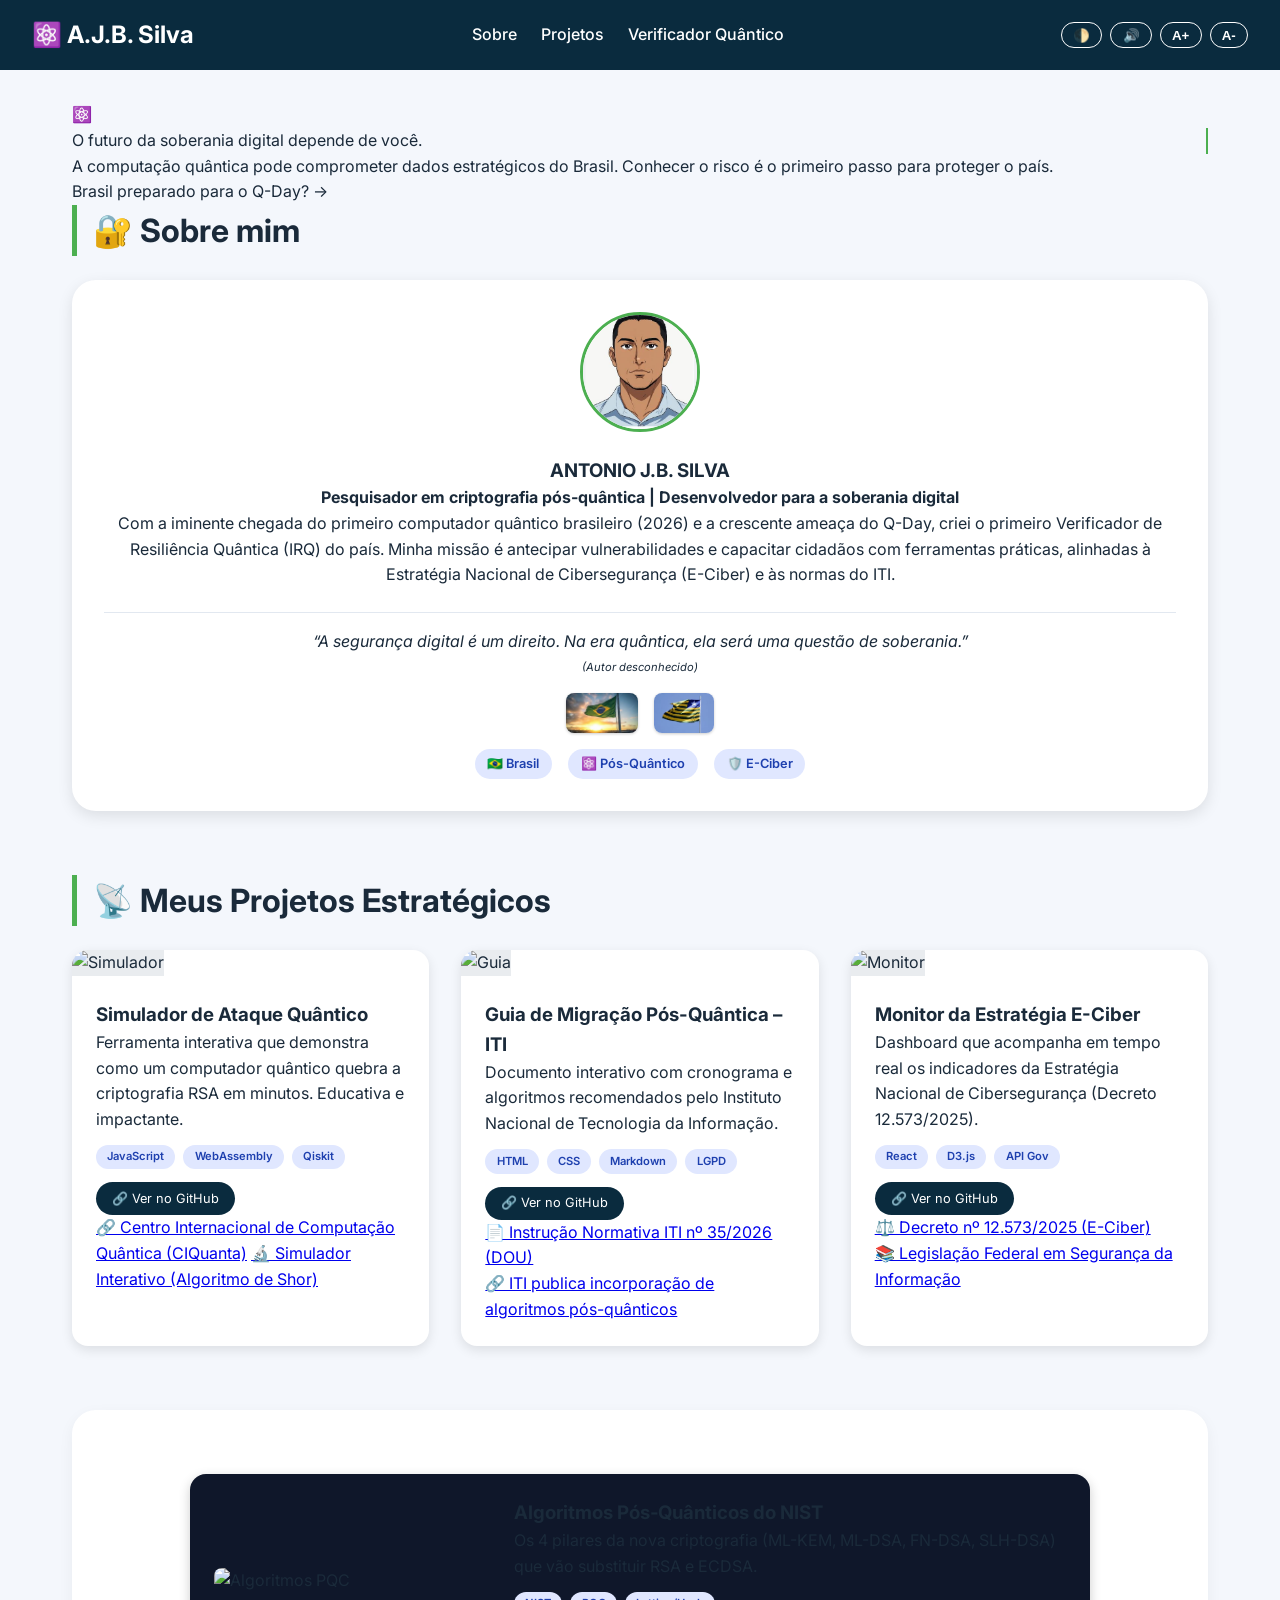
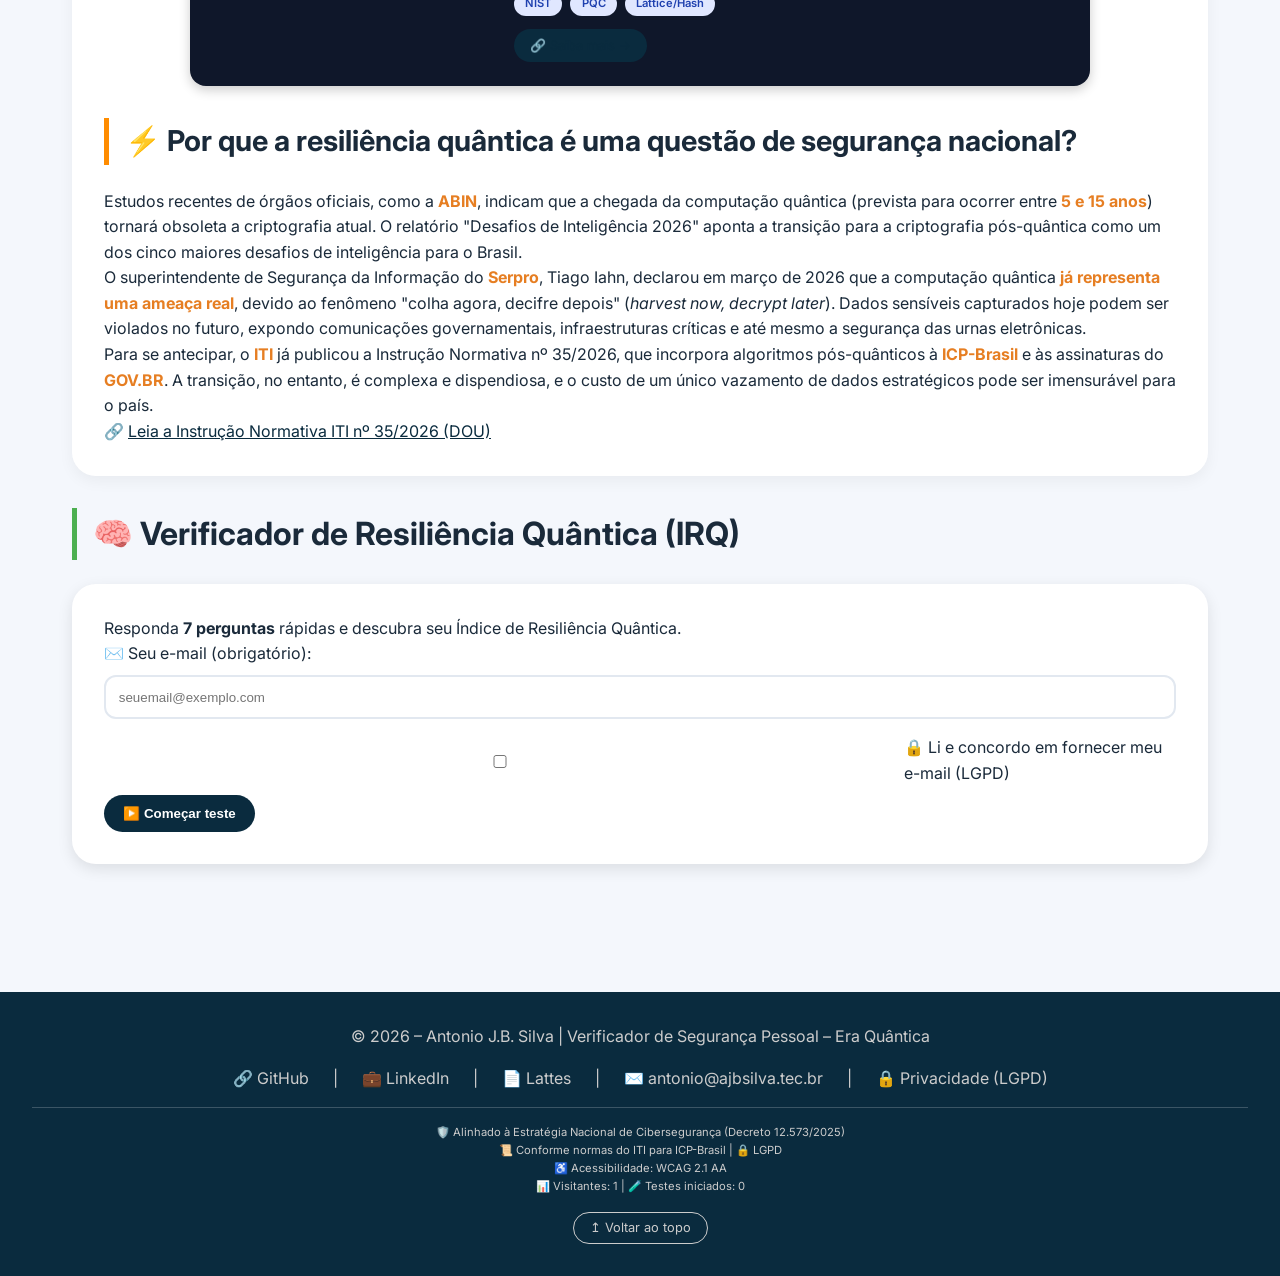
==== index.html @ ce9b834f "versão final com 4 cards (incluindo Algoritmos PQC) posicionado corretamente" ====
<!DOCTYPE html>
<html lang="pt-BR">
<head>
    <meta charset="UTF-8">
    <meta name="viewport" content="width=device-width, initial-scale=1.0, user-scalable=yes">
    <title>Antonio J.B. Silva | Criptografia Pós-Quântica</title>
    <link href="https://fonts.googleapis.com/css2?family=Inter:opsz,wght@14..32,300;400;600;700&display=swap" rel="stylesheet">
    <link rel="stylesheet" href="style.css">
</head>
<body>
<header>
    <div class="logo"><span>⚛️</span> A.J.B. Silva</div>
    <nav>
        <ul>
            <li><a href="#sobre">Sobre</a></li>
            <li><a href="#projetos">Projetos</a></li>
            <li><a href="#verificador">Verificador Quântico</a></li>
        </ul>
    </nav>
    <div class="acess-buttons">
        <button id="darkModeBtn" aria-label="Modo escuro">🌓</button>
        <button id="highContrastBtn" aria-label="Alto contraste">🔊</button>
        <button id="increaseFont" aria-label="Aumentar fonte">A+</button>
        <button id="decreaseFont" aria-label="Diminuir fonte">A-</button>
    </div>
</header>

<main>    <!-- Animação profissional de curiosidade -->
    <div class="curiosity-animation">
      <div class="quantum-pulse">
        <div class="pulse-ring"></div>
        <div class="pulse-ring"></div>
        <div class="pulse-ring"></div>
        <div class="quantum-core">⚛️</div>
      </div>
      <div class="curiosity-text">
        <p class="typewriter">O futuro da soberania digital depende de você.</p>
        <p>A computação quântica pode comprometer dados estratégicos do Brasil. Conhecer o risco é o primeiro passo para proteger o país.</p>
        <div class="progress-container">
          <div class="progress-bar"></div>
          <span class="progress-label">Brasil preparado para o Q-Day? →</span>
        </div>
      </div>
    </div>
    <section id="sobre">
        <h2>🔐 Sobre mim</h2>
        <div class="sobre-container">
            <img src="foto_trabalho.jpg" alt="Antonio J.B. Silva" class="foto-perfil" onerror="this.src='https://via.placeholder.com/120?text=Foto'">
            <h3>ANTONIO J.B. SILVA</h3>
            <p><strong>Pesquisador em criptografia pós-quântica | Desenvolvedor para a soberania digital</strong></p>
            <p>Com a iminente chegada do primeiro computador quântico brasileiro (2026) e a crescente ameaça do Q-Day, criei o primeiro Verificador de Resiliência Quântica (IRQ) do país. Minha missão é antecipar vulnerabilidades e capacitar cidadãos com ferramentas práticas, alinhadas à Estratégia Nacional de Cibersegurança (E-Ciber) e às normas do ITI.</p>
            <div class="frase-autor">
                “A segurança digital é um direito. Na era quântica, ela será uma questão de soberania.”
                <div class="autor-nome">(Autor desconhecido)</div>
            </div>
            <div class="bandeiras">
                <img src="bandeira_brasil.jpg" alt="Bandeira do Brasil" class="bandeira" onerror="this.src='https://via.placeholder.com/60?text=Brasil'">
                <img src="bandeira_piaui.jpg" alt="Bandeira do Piauí" class="bandeira" onerror="this.src='https://via.placeholder.com/60?text=Piauí'">
            </div>
            <div class="badges">
                <span class="badge">🇧🇷 Brasil</span>
                <span class="badge">⚛️ Pós-Quântico</span>
                <span class="badge">🛡️ E-Ciber</span>
            </div>
        </div>
    </section>

    <section id="projetos">
        <h2>📡 Meus Projetos Estratégicos</h2>
        <div class="projetos-grid">
            <!-- Card 1: Simulador de Ataque Quântico -->
            <div class="card-projeto">
                <img src="https://placehold.co/600x400/0a1c2a/4caf50?text=Simulador+Qu%C3%A2ntico" alt="Simulador">
                <div class="card-conteudo">
                    <h3>Simulador de Ataque Quântico</h3>
                    <p>Ferramenta interativa que demonstra como um computador quântico quebra a criptografia RSA em minutos. Educativa e impactante.</p>
                    <div class="tecnologias">
                        <span class="tec-badge">JavaScript</span>
                        <span class="tec-badge">WebAssembly</span>
                        <span class="tec-badge">Qiskit</span>
                    </div>
                    <a href="https://github.com/Ajosee" target="_blank" rel="noopener noreferrer" class="btn-projeto">🔗 Ver no GitHub</a>
                    <div class="links-extras">
                        <a href="https://www.gov.br/mcti/pt-br/acompanhe-o-mcti/noticias/2026/04/centro-internacional-de-computacao-quantica-no-brasil-sera-um-polo-de-inovacao-e-capacitacao" target="_blank" rel="noopener noreferrer">🔗 Centro Internacional de Computação Quântica (CIQuanta)</a>
    <a href="simulador.html" target="_blank" rel="noopener noreferrer">🔬 Simulador Interativo (Algoritmo de Shor)</a>
                    </div>
                </div>
            </div>
            <!-- Card 2: Guia de Migração Pós-Quântica – ITI -->
            <div class="card-projeto">
                <img src="https://placehold.co/600x400/0a1c2a/4caf50?text=Guia+ITI" alt="Guia">
                <div class="card-conteudo">
                    <h3>Guia de Migração Pós-Quântica – ITI</h3>
                    <p>Documento interativo com cronograma e algoritmos recomendados pelo Instituto Nacional de Tecnologia da Informação.</p>
                    <div class="tecnologias">
                        <span class="tec-badge">HTML</span>
                        <span class="tec-badge">CSS</span>
                        <span class="tec-badge">Markdown</span>
                        <span class="tec-badge">LGPD</span>
                    </div>
                    <a href="https://github.com/Ajosee" target="_blank" rel="noopener noreferrer" class="btn-projeto">🔗 Ver no GitHub</a>
                    <div class="links-extras">
                        <a href="https://www.in.gov.br/web/dou/-/instrucao-normativa-iti-n-35-de-30-de-janeiro-de-2026-684841143" target="_blank" rel="noopener noreferrer">📄 Instrução Normativa ITI nº 35/2026 (DOU)</a><br>
                        <a href="https://www.gov.br/iti/pt-br/assuntos/noticias/indice-de-noticias/iti-publica-instrucao-normativa-que-incorpora-algoritmos-pos-quanticos-a-icp-brasil" target="_blank" rel="noopener noreferrer">🔗 ITI publica incorporação de algoritmos pós-quânticos</a>
                    </div>
                </div>
            </div>
            <!-- Card 3: Monitor da Estratégia E-Ciber -->
            <div class="card-projeto">
                <img src="https://placehold.co/600x400/0a1c2a/4caf50?text=E-Ciber+Monitor" alt="Monitor">
                <div class="card-conteudo">
                    <h3>Monitor da Estratégia E-Ciber</h3>
                    <p>Dashboard que acompanha em tempo real os indicadores da Estratégia Nacional de Cibersegurança (Decreto 12.573/2025).</p>
                    <div class="tecnologias">
                        <span class="tec-badge">React</span>
                        <span class="tec-badge">D3.js</span>
                        <span class="tec-badge">API Gov</span>
                    </div>
                    <a href="https://github.com/Ajosee" target="_blank" rel="noopener noreferrer" class="btn-projeto">🔗 Ver no GitHub</a>
                    <div class="links-extras">
                        <a href="https://www.planalto.gov.br/ccivil_03/_ato2023-2026/2025/decreto/D12573.htm" target="_blank" rel="noopener noreferrer">⚖️ Decreto nº 12.573/2025 (E-Ciber)</a><br>
                        <a href="https://www.gov.br/governodigital/pt-br/privacidade-e-seguranca/legislacao-federal" target="_blank" rel="noopener noreferrer">📚 Legislação Federal em Segurança da Informação</a>
                    </div>
                </div>
            </div>
        </div>
    </section>

    <!-- SEÇÃO DE ANÁLISE DE RISCO (ANTES DO VERIFICADOR) -->

    <!-- VERIFICADOR IRQ -->
    <section id="verificador">

    <div class="analise-risco">

<div class="card-horizontal">
  <div class="card-horizontal-img">
    <img src="https://placehold.co/400x200/0a1c2a/4caf50?text=PQC+NIST" alt="Algoritmos PQC">
  </div>
  <div class="card-horizontal-conteudo">
    <h3>Algoritmos Pós‑Quânticos do NIST</h3>
    <p>Os 4 pilares da nova criptografia (ML-KEM, ML-DSA, FN-DSA, SLH-DSA) que vão substituir RSA e ECDSA.</p>
    <div class="tecnologias">
      <span class="tec-badge">NIST</span>
      <span class="tec-badge">PQC</span>
      <span class="tec-badge">Lattice/Hash</span>
    </div>
    <a href="pqc-algoritmos.html" class="btn-projeto" target="_blank">🔗 Saiba mais →</a>
  </div>
</div>
        <h2>⚡ Por que a resiliência quântica é uma questão de segurança nacional?</h2>
        <p>Estudos recentes de órgãos oficiais, como a <strong>ABIN</strong>, indicam que a chegada da computação quântica (prevista para ocorrer entre <strong>5 e 15 anos</strong>) tornará obsoleta a criptografia atual. O relatório "Desafios de Inteligência 2026" aponta a transição para a criptografia pós-quântica como um dos cinco maiores desafios de inteligência para o Brasil.</p>
        <p>O superintendente de Segurança da Informação do <strong>Serpro</strong>, Tiago Iahn, declarou em março de 2026 que a computação quântica <strong>já representa uma ameaça real</strong>, devido ao fenômeno "colha agora, decifre depois" (<em>harvest now, decrypt later</em>). Dados sensíveis capturados hoje podem ser violados no futuro, expondo comunicações governamentais, infraestruturas críticas e até mesmo a segurança das urnas eletrônicas.</p>
        <p>Para se antecipar, o <strong>ITI</strong> já publicou a Instrução Normativa nº 35/2026, que incorpora algoritmos pós-quânticos à <strong>ICP-Brasil</strong> e às assinaturas do <strong>GOV.BR</strong>. A transição, no entanto, é complexa e dispendiosa, e o custo de um único vazamento de dados estratégicos pode ser imensurável para o país.</p>
        <p>🔗 <a href="https://www.in.gov.br/web/dou/-/instrucao-normativa-iti-n-35-de-30-de-janeiro-de-2026-684841143" target="_blank" rel="noopener noreferrer">Leia a Instrução Normativa ITI nº 35/2026 (DOU)</a></p>
    </div>
        <h2>🧠 Verificador de Resiliência Quântica (IRQ)</h2>
        <div class="quiz-container">
            <p>Responda <strong>7 perguntas</strong> rápidas e descubra seu Índice de Resiliência Quântica.</p>

            <div id="emailSection" class="email-section">
                <label>✉️ Seu e-mail (obrigatório):</label>
                <input type="email" id="userEmail" placeholder="seuemail@exemplo.com">
                <label style="display: flex; align-items: center; gap: 0.5rem; margin: 0.5rem 0;">
                    <input type="checkbox" id="lgpdConsent"> 🔒 Li e concordo em fornecer meu e-mail (LGPD)
                </label>
                <div id="erroEmail" style="color:red; font-size:0.8rem; display:none;">E-mail inválido ou consentimento não marcado.</div>
                <button id="btnIniciar" class="btn-iniciar">▶️ Começar teste</button>
            </div>

            <div id="perguntasArea" style="display:none;">
                <div class="progresso">📊 Progresso: <span id="respondidas">0</span>/7</div>
                <div class="barra-progresso"><div id="barra" class="barra-preenchida"></div></div>
                <div id="perguntasContainer"></div>
                <button id="btnCalcular" class="btn-calcular">⚡ Calcular meu IRQ</button>
            </div>

            <div id="resultadoArea" class="resultado-area" style="display:none;">
                <div class="irq-score" id="irqScore"></div>
                <div id="fraseResultado"></div>
                <div style="margin-top: 1rem;">
                    <button id="btnEnviarEmail" class="btn-enviar">📧 Enviar resultado</button>
                    <button id="btnCopiar" class="btn-copiar">📋 Copiar resultado</button>
                    <button id="btnWhatsapp" class="btn-compartilhar">📱 Compartilhar</button>
                </div>
            </div>
        </div>
    </section>
</main>

<footer>
    <p>© 2026 – Antonio J.B. Silva | Verificador de Segurança Pessoal – Era Quântica</p>
    <div class="footer-links">
        <a href="https://github.com/Ajosee" target="_blank" rel="noopener noreferrer">🔗 GitHub</a> | <a href="javascript:void(0)" style="cursor:pointer;">💼 LinkedIn</a> | <a href="javascript:void(0)" style="cursor:pointer;">📄 Lattes</a> | <a href="mailto:antonio@ajbsilva.tec.br">✉️ antonio@ajbsilva.tec.br</a> | <a href="privacidade.html">🔒 Privacidade (LGPD)</a>
    </div>
    <div class="credito-frase">
        🛡️ Alinhado à Estratégia Nacional de Cibersegurança (Decreto 12.573/2025)<br>
        📜 Conforme normas do ITI para ICP-Brasil | 🔒 LGPD<br>
        ♿ Acessibilidade: WCAG 2.1 AA<br>
        📊 <span id="contadorVisitantes">Carregando...</span> | 🧪 <span id="contadorTestes">Carregando...</span>
    </div>
    <a href="#" class="voltar-topo" id="voltarTopo">↥ Voltar ao topo</a>
</footer>

<script src="https://cdn.jsdelivr.net/npm/@emailjs/browser@4/dist/email.min.js"></script>
<script src="script.js"></script>
</body>
</html>
---- style.css ----
/*
 * Copyright (c) 2026 Antonio J.B. Silva
 * SPDX-License-Identifier: GPL-3.0-only
 */

* {
    margin: 0;
    padding: 0;
    box-sizing: border-box;
}

:root {
    --bg-body: #f4f7fc;
    --text-primary: #1a2a3a;
    --card-bg: white;
    --header-bg: #0a2b3e;
    --header-text: white;
    --border-light: #e2e8f0;
    --badge-bg: #e0e7ff;
    --badge-text: #1e40af;
    --btn-primary: #0a2b3e;
    --btn-primary-hover: #4caf50;
    --quiz-bg: white;
    --pergunta-bg: #f9f9fc;
    --footer-bg: #0a2b3e;
    --footer-text: #ccc;
}

body.dark {
    --bg-body: #121212;
    --text-primary: #e0e0e0;
    --card-bg: #1e1e1e;
    --header-bg: #0a1a2a;
    --header-text: #e0e0e0;
    --border-light: #333;
    --badge-bg: #2d3748;
    --badge-text: #90cdf4;
    --btn-primary: #2c5282;
    --quiz-bg: #1e1e1e;
    --pergunta-bg: #2a2a2a;
    --footer-bg: #0a1a2a;
    --footer-text: #aaa;
}

body.high-contrast {
    --bg-body: black;
    --text-primary: yellow;
    --card-bg: black;
    --header-bg: black;
    --header-text: yellow;
    --border-light: yellow;
    --badge-bg: black;
    --badge-text: yellow;
    --btn-primary: yellow;
    --btn-primary-hover: white;
    --quiz-bg: black;
    --pergunta-bg: #222;
    --footer-bg: black;
    --footer-text: yellow;
}

body {
    font-family: 'Inter', sans-serif;
    background-color: var(--bg-body);
    color: var(--text-primary);
    line-height: 1.6;
    transition: background 0.3s, color 0.3s;
}

header {
    background-color: var(--header-bg);
    color: var(--header-text);
    padding: 1rem 2rem;
    display: flex;
    justify-content: space-between;
    align-items: center;
    flex-wrap: wrap;
    position: sticky;
    top: 0;
    z-index: 100;
}
.logo { font-size: 1.5rem; font-weight: 700; }
.logo span { color: #4caf50; }
nav ul { display: flex; gap: 1.5rem; list-style: none; }
nav a { color: inherit; text-decoration: none; font-weight: 500; transition: color 0.3s; }
nav a:hover { color: #4caf50; }
.acess-buttons { display: flex; gap: 0.5rem; }
.acess-buttons button {
    background: transparent;
    border: 1px solid currentColor;
    color: inherit;
    padding: 0.3rem 0.7rem;
    border-radius: 20px;
    cursor: pointer;
    font-weight: bold;
    transition: 0.2s;
}
.acess-buttons button:hover { background: #4caf50; border-color: #4caf50; color: white; }

main { max-width: 1200px; margin: 0 auto; padding: 2rem; }
section { margin-bottom: 4rem; scroll-margin-top: 80px; }
h2 {
    font-size: 2rem;
    margin-bottom: 1.5rem;
    border-left: 5px solid #4caf50;
    padding-left: 1rem;
    color: var(--text-primary);
}

.sobre-container {
    background: var(--card-bg);
    padding: 2rem;
    border-radius: 24px;
    box-shadow: 0 5px 15px rgba(0,0,0,0.1);
    text-align: center;
}
.foto-perfil {
    width: 120px;
    height: 120px;
    border-radius: 50%;
    object-fit: cover;
    border: 3px solid #4caf50;
    margin-bottom: 1rem;
}
.badges { display: flex; gap: 1rem; justify-content: center; flex-wrap: wrap; margin-top: 1rem; }
.badge { background: var(--badge-bg); color: var(--badge-text); padding: 0.3rem 0.8rem; border-radius: 40px; font-size: 0.8rem; font-weight: 600; }
.frase-autor { margin-top: 1.5rem; font-style: italic; border-top: 1px solid var(--border-light); padding-top: 1rem; }
.autor-nome { font-size: 0.7rem; margin-top: 0.3rem; }
.bandeiras { display: flex; justify-content: center; gap: 1rem; margin: 1rem 0; }
.bandeira { height: 40px; width: auto; border-radius: 8px; box-shadow: 0 1px 3px rgba(0,0,0,0.2); }

.projetos-grid { display: grid; grid-template-columns: repeat(auto-fill, minmax(300px, 1fr)); gap: 2rem; }
.card-projeto { background: var(--card-bg); border-radius: 16px; overflow: hidden; box-shadow: 0 4px 12px rgba(0,0,0,0.1); transition: transform 0.2s; }
.card-projeto:hover { transform: translateY(-5px); }
.card-projeto img { width: 100%; height: 160px; object-fit: cover; background-color: #e9ecef; }
.card-conteudo { padding: 1.5rem; }
.tecnologias { display: flex; flex-wrap: wrap; gap: 0.5rem; margin: 0.8rem 0; }
.tec-badge { background: var(--badge-bg); color: var(--badge-text); padding: 0.2rem 0.7rem; border-radius: 20px; font-size: 0.7rem; font-weight: 600; }
.btn-projeto { display: inline-block; background-color: var(--btn-primary); color: white; padding: 0.4rem 1rem; border-radius: 30px; text-decoration: none; font-size: 0.8rem; transition: background 0.3s; }
.btn-projeto:hover { background-color: var(--btn-primary-hover); }

.quiz-container { background: var(--quiz-bg); border-radius: 24px; padding: 2rem; box-shadow: 0 5px 15px rgba(0,0,0,0.1); }
.email-section input { width: 100%; padding: 0.8rem; border: 2px solid var(--border-light); border-radius: 12px; background: var(--card-bg); color: var(--text-primary); margin: 0.5rem 0; }
.btn-iniciar, .btn-calcular, .btn-enviar, .btn-copiar, .btn-compartilhar {
    background-color: var(--btn-primary);
    color: white;
    border: none;
    padding: 0.7rem 1.2rem;
    border-radius: 40px;
    font-weight: 600;
    cursor: pointer;
    transition: 0.3s;
    margin-right: 0.5rem;
}
.btn-calcular { background-color: #4caf50; width: 100%; margin-top: 1rem; }
.btn-iniciar:hover, .btn-enviar:hover, .btn-copiar:hover, .btn-compartilhar:hover { background-color: #4caf50; }
.pergunta { background: var(--pergunta-bg); margin: 1rem 0; padding: 1rem; border-radius: 16px; border-left: 4px solid #4caf50; }
.opcoes { display: flex; gap: 2rem; margin-top: 0.5rem; flex-wrap: wrap; }
.opcoes label { display: flex; align-items: center; gap: 0.3rem; cursor: pointer; }
.progresso { margin-bottom: 1rem; font-size: 0.9rem; }
.barra-progresso { background: #ddd; border-radius: 20px; height: 8px; width: 100%; margin-top: 5px; overflow: hidden; }
.barra-preenchida { background: #4caf50; width: 0%; height: 100%; transition: width 0.3s; }
.resultado-area { margin-top: 2rem; padding: 1rem; background: var(--pergunta-bg); border-radius: 16px; text-align: center; }
.irq-score { font-size: 2rem; font-weight: 800; }

footer {
    background-color: var(--footer-bg);
    color: var(--footer-text);
    text-align: center;
    padding: 2rem;
    margin-top: 2rem;
}
.footer-links { display: flex; justify-content: center; gap: 1.5rem; margin: 1rem 0; flex-wrap: wrap; }
.footer-links a { color: inherit; text-decoration: none; }
.footer-links a:hover { color: #4caf50; }
.credito-frase { font-size: 0.7rem; margin-top: 1rem; border-top: 1px solid rgba(255,255,255,0.2); padding-top: 1rem; }
.voltar-topo { display: inline-block; margin-top: 1rem; background: none; border: 1px solid currentColor; padding: 0.3rem 1rem; border-radius: 30px; color: inherit; text-decoration: none; font-size: 0.8rem; }
.voltar-topo:hover { background: #4caf50; color: white; border-color: #4caf50; }

@media (max-width: 768px) {
    header { flex-direction: column; gap: 1rem; }
    nav ul { gap: 1rem; }
    .opcoes { gap: 1rem; }
}
/* Nova seção de análise de risco */
.analise-risco {
    background: var(--card-bg);
    padding: 2rem;
    border-radius: 24px;
    margin: 2rem 0;
    box-shadow: 0 5px 15px rgba(0,0,0,0.05);
}
.analise-risco h2 {
    border-left: 5px solid #ff8c00;
    padding-left: 1rem;
    font-size: 1.8rem;
}
.analise-risco strong {
    color: #e67e22;
}
.analise-risco a {
    color: #0a2b3e;
    text-decoration: underline;
}
.analise-risco a:hover {
    color: #4caf50;
}

/* ========== ANIMAÇÕES PROFISSIONAIS ========== */
@keyframes fadeInUp {
    from {
        opacity: 0;
        transform: translateY(30px);
    }
    to {
        opacity: 1;
        transform: translateY(0);
    }
}

@keyframes typewriter {
    from { width: 0; }
    to { width: 100%; }
}

@keyframes blink {
    50% { border-color: transparent; }
}

/* Aplica fade-in para o título principal e seção de análise */
.logo, .sobre-container, .analise-risco, .quiz-container {
    animation: fadeInUp 0.8s ease-out forwards;
}

/* Efeito de digitação no subtítulo (ex: frase de impacto) */
.subtitulo-typed {
    overflow: hidden;
    white-space: nowrap;
    border-right: 2px solid #4caf50;
    animation: typewriter 2s steps(40, end) forwards, blink 0.75s step-end infinite;
    width: 0;
    margin: 0 auto;
    text-align: center;
    font-size: 1.2rem;
    color: var(--text-primary);
}

/* Atraso para a seção de análise de risco (aparece depois) */
.analise-risco {
    animation-delay: 0.3s;
    opacity: 0; /* para evitar flash antes da animação */
    animation-fill-mode: forwards;
}

/* Atraso para o verificador */
.quiz-container {
    animation-delay: 0.6s;
    opacity: 0;
    animation-fill-mode: forwards;
}

/* Responsividade: em telas pequenas, desativa o white-space: nowrap do typing */
@media (max-width: 768px) {
    .subtitulo-typed {
        white-space: normal;
        border-right: none;
        animation: none;
        width: auto;
    }
}
/* Respeita preferências do usuário por movimento reduzido */
@media (prefers-reduced-motion: reduce) {
    .fade-in-up, .typewriter, .quantum-pulse * {
        animation: none !important;
        transition: none !important;
    }
}
/* ========== ANIMAÇÕES PROFISSIONAIS ========== */
@keyframes fadeInUp {
    from {
        opacity: 0;
        transform: translateY(30px);
    }
    to {
        opacity: 1;
        transform: translateY(0);
    }
}

@keyframes typewriter {
    from { width: 0; }
    to { width: 100%; }
}

@keyframes blink {
    50% { border-color: transparent; }
}

/* Pulso quântico (já existente, mas mantemos) */
@keyframes pulseRing {
    0% { transform: scale(0.8); opacity: 0.8; }
    100% { transform: scale(1.5); opacity: 0; }
}
@keyframes spinGlow {
    0% { transform: rotate(0deg); text-shadow: 0 0 2px #4caf50; }
    100% { transform: rotate(360deg); text-shadow: 0 0 8px #4caf50; }
}

/* Classes para aplicar as animações */
.fade-in-up {
    animation: fadeInUp 0.8s ease-out forwards;
}

.typewriter {
    overflow: hidden;
    white-space: nowrap;
    border-right: 2px solid #4caf50;
    width: 0;
    animation: typewriter 2s steps(40, end) forwards, blink 0.75s step-end infinite;
}

/* Respeita preferência do usuário por movimento reduzido */
@media (prefers-reduced-motion: reduce) {
    .fade-in-up, .typewriter, .quantum-pulse * {
        animation: none !important;
        transition: none !important;
    }
    .typewriter {
        white-space: normal;
        border-right: none;
        width: 100%;
    }
}

/* Ajuste para telas pequenas */
@media (max-width: 600px) {
    .typewriter {
        white-space: normal;
        border-right: none;
        animation: none;
        width: 100%;
    }
}
cat >> style.css << 'EOF'

/* Animação de curiosidade (ajustada) */
.curiosity-animation {
    display: flex;
    align-items: center;
    justify-content: center;
    gap: 2rem;
    background: linear-gradient(135deg, rgba(10,43,62,0.05), rgba(76,175,80,0.05));
    border-radius: 40px;
    padding: 1.5rem;
    margin: 2rem 0 1rem 0;
    flex-wrap: wrap;
}
EOF

/* Card isolado (quarto card) – centralizado, menor, fora da grade */
.card-isolado {
  display: flex;
  justify-content: center;
  margin: 2rem auto 3rem auto;
}
.card-isolado .card-projeto {
  max-width: 500px;
  width: 100%;
  background: #0f172a;
  border-radius: 1rem;
  overflow: hidden;
  box-shadow: 0 4px 12px rgba(0,0,0,0.3);
  transition: transform 0.2s;
}
.card-isolado .card-projeto:hover {
  transform: translateY(-5px);
}

/* Card horizontal entre a grade e o texto de resiliência */
.card-horizontal {
  display: flex;
  flex-wrap: wrap;
  align-items: center;
  gap: 1.5rem;
  background: #0f172a;
  border-radius: 1rem;
  padding: 1.5rem;
  margin: 2rem auto;
  max-width: 900px;
  box-shadow: 0 4px 12px rgba(0,0,0,0.2);
}
.card-horizontal-img {
  flex: 1;
  min-width: 150px;
}
.card-horizontal-img img {
  width: 100%;
  border-radius: 0.5rem;
}
.card-horizontal-conteudo {
  flex: 2;
}
@media (max-width: 700px) {
  .card-horizontal {
    flex-direction: column;
    text-align: center;
  }
}
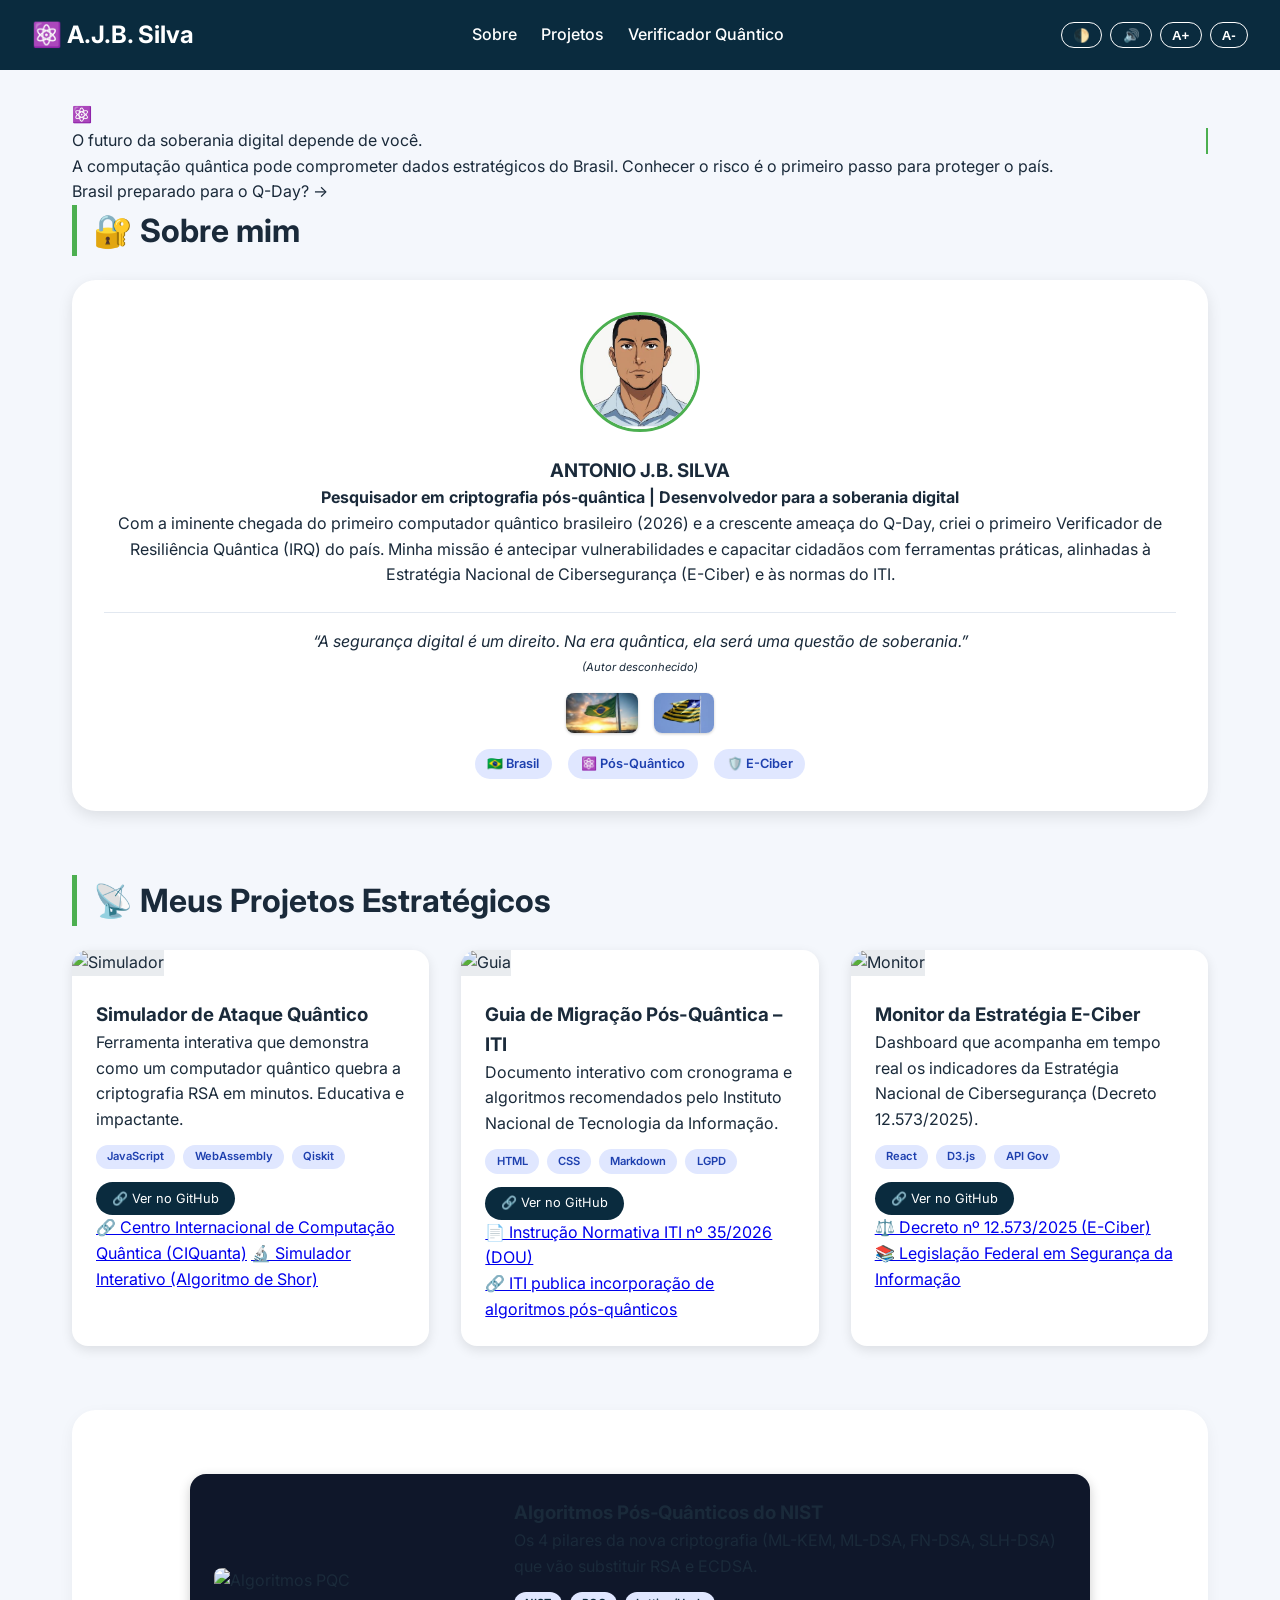
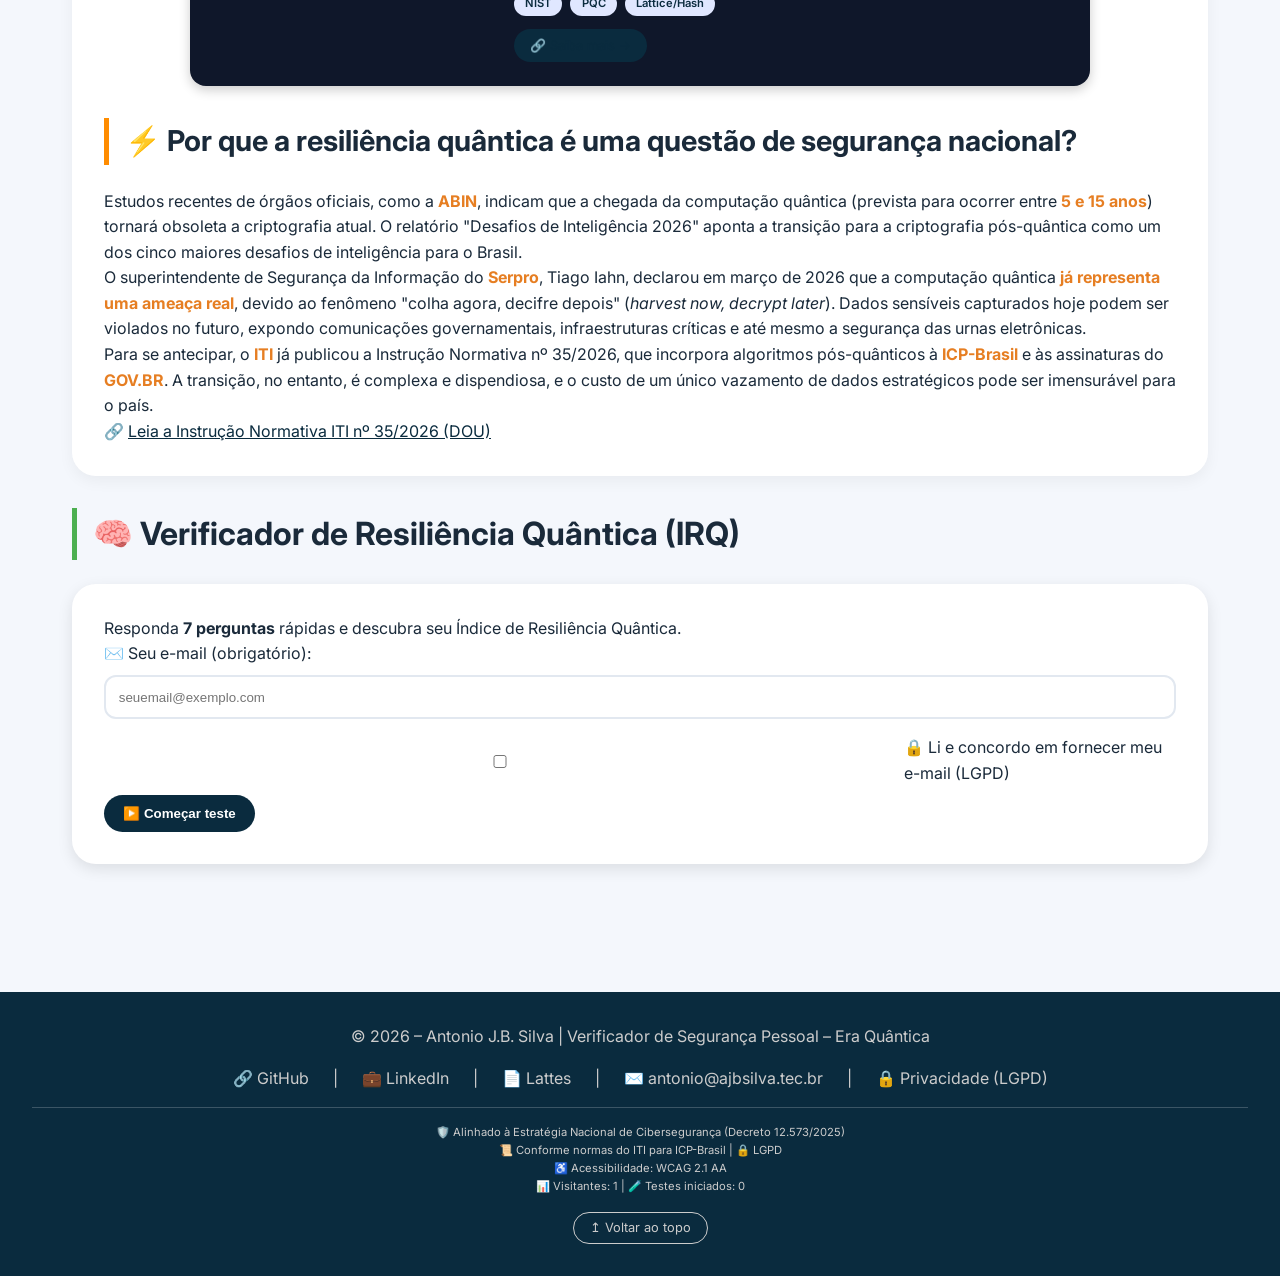
==== commit 48e29169: "badges clicáveis para documentos oficiais (NIST, PQC, Lattice/Hash)" ====
--- a/index.html
+++ b/index.html
@@ -141,11 +141,11 @@
     <h3>Algoritmos Pós‑Quânticos do NIST</h3>
     <p>Os 4 pilares da nova criptografia (ML-KEM, ML-DSA, FN-DSA, SLH-DSA) que vão substituir RSA e ECDSA.</p>
     <div class="tecnologias">
-      <span class="tec-badge">NIST</span>
-      <span class="tec-badge">PQC</span>
-      <span class="tec-badge">Lattice/Hash</span>
-    </div>
-    <a href="pqc-algoritmos.html" class="btn-projeto" target="_blank">🔗 Saiba mais →</a>
+      <a href="https://www.nist.gov/pqc" target="_blank" class="tec-badge" style="text-decoration:none;">NIST</a>
+      <a href="https://en.wikipedia.org/wiki/Post-quantum_cryptography" target="_blank" class="tec-badge" style="text-decoration:none;">PQC</a>
+      <a href="https://en.wikipedia.org/wiki/Lattice-based_cryptography" target="_blank" class="tec-badge" style="text-decoration:none;">Lattice/Hash</a>
+    </div>
+    <a href="https://en.wikipedia.org/wiki/Lattice-based_cryptography" class="btn-projeto" target="_blank">🔗 Saiba mais →</a>
   </div>
 </div>
         <h2>⚡ Por que a resiliência quântica é uma questão de segurança nacional?</h2>
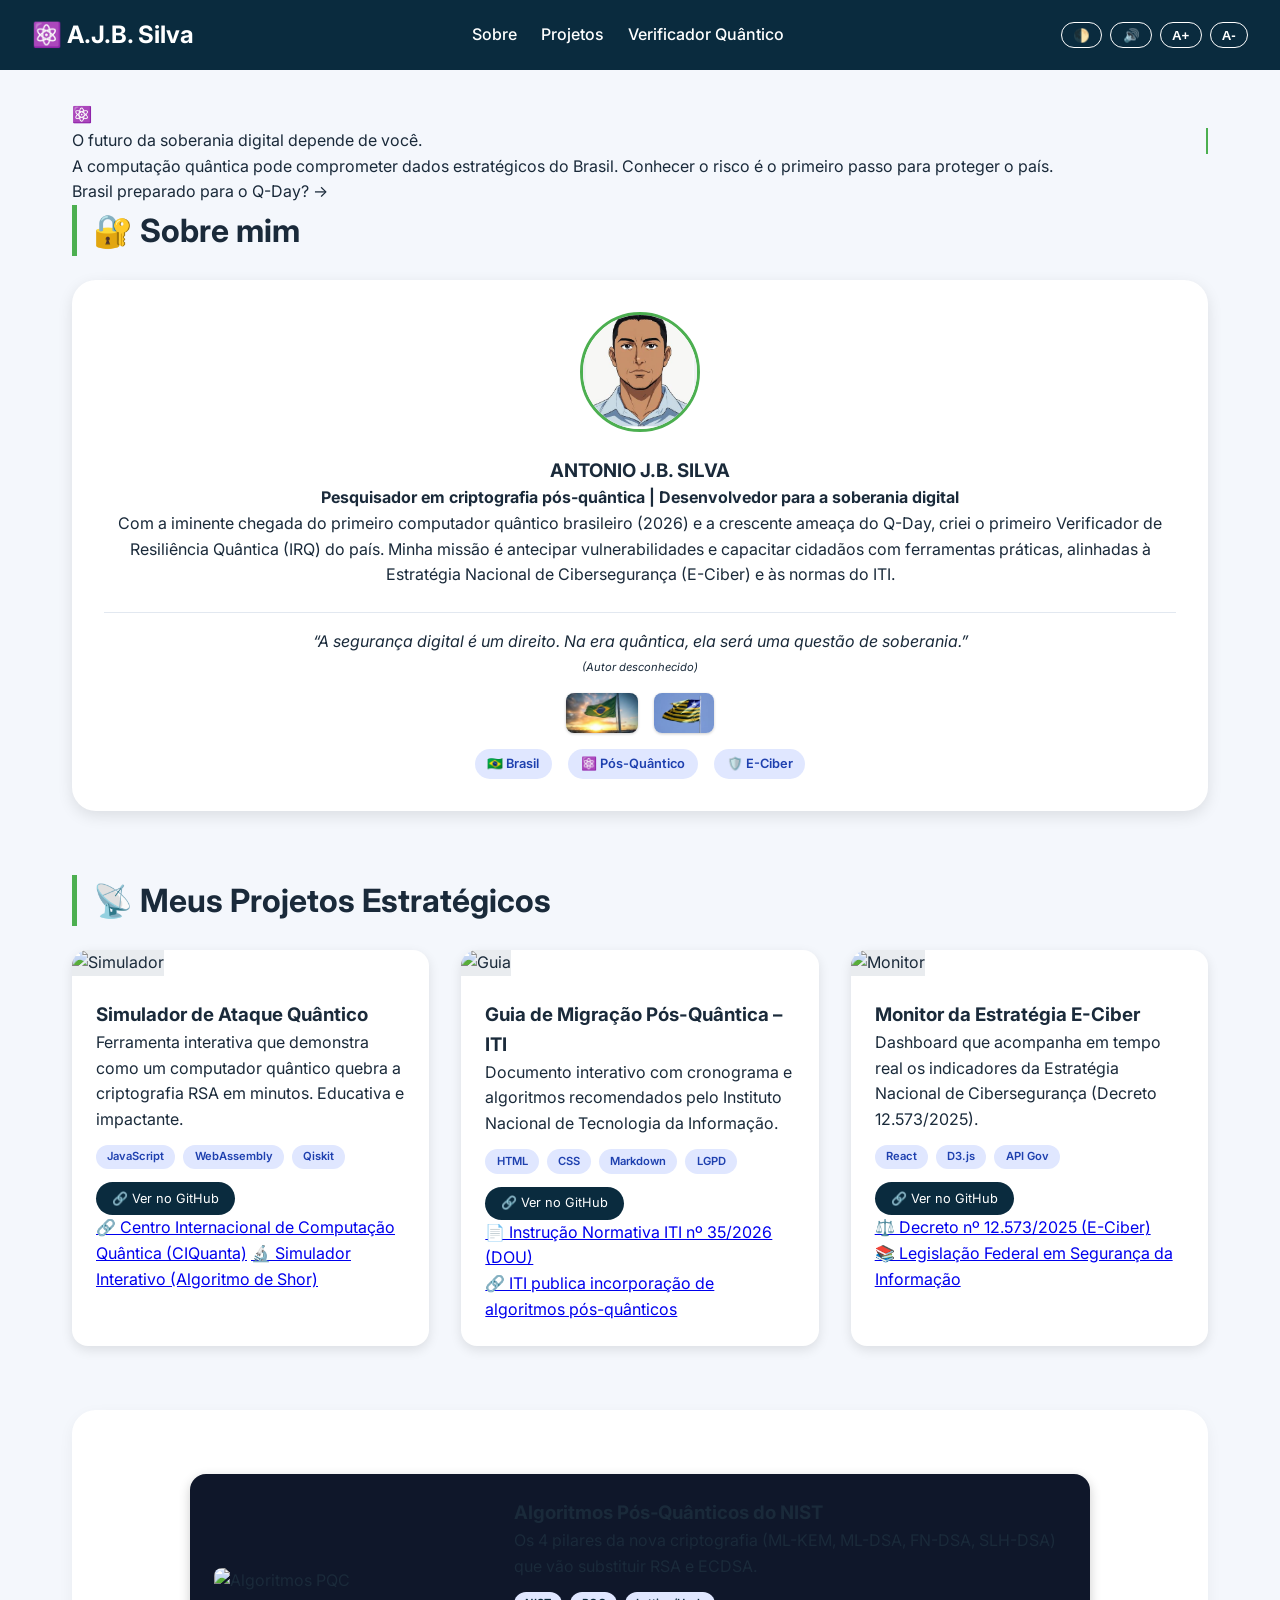
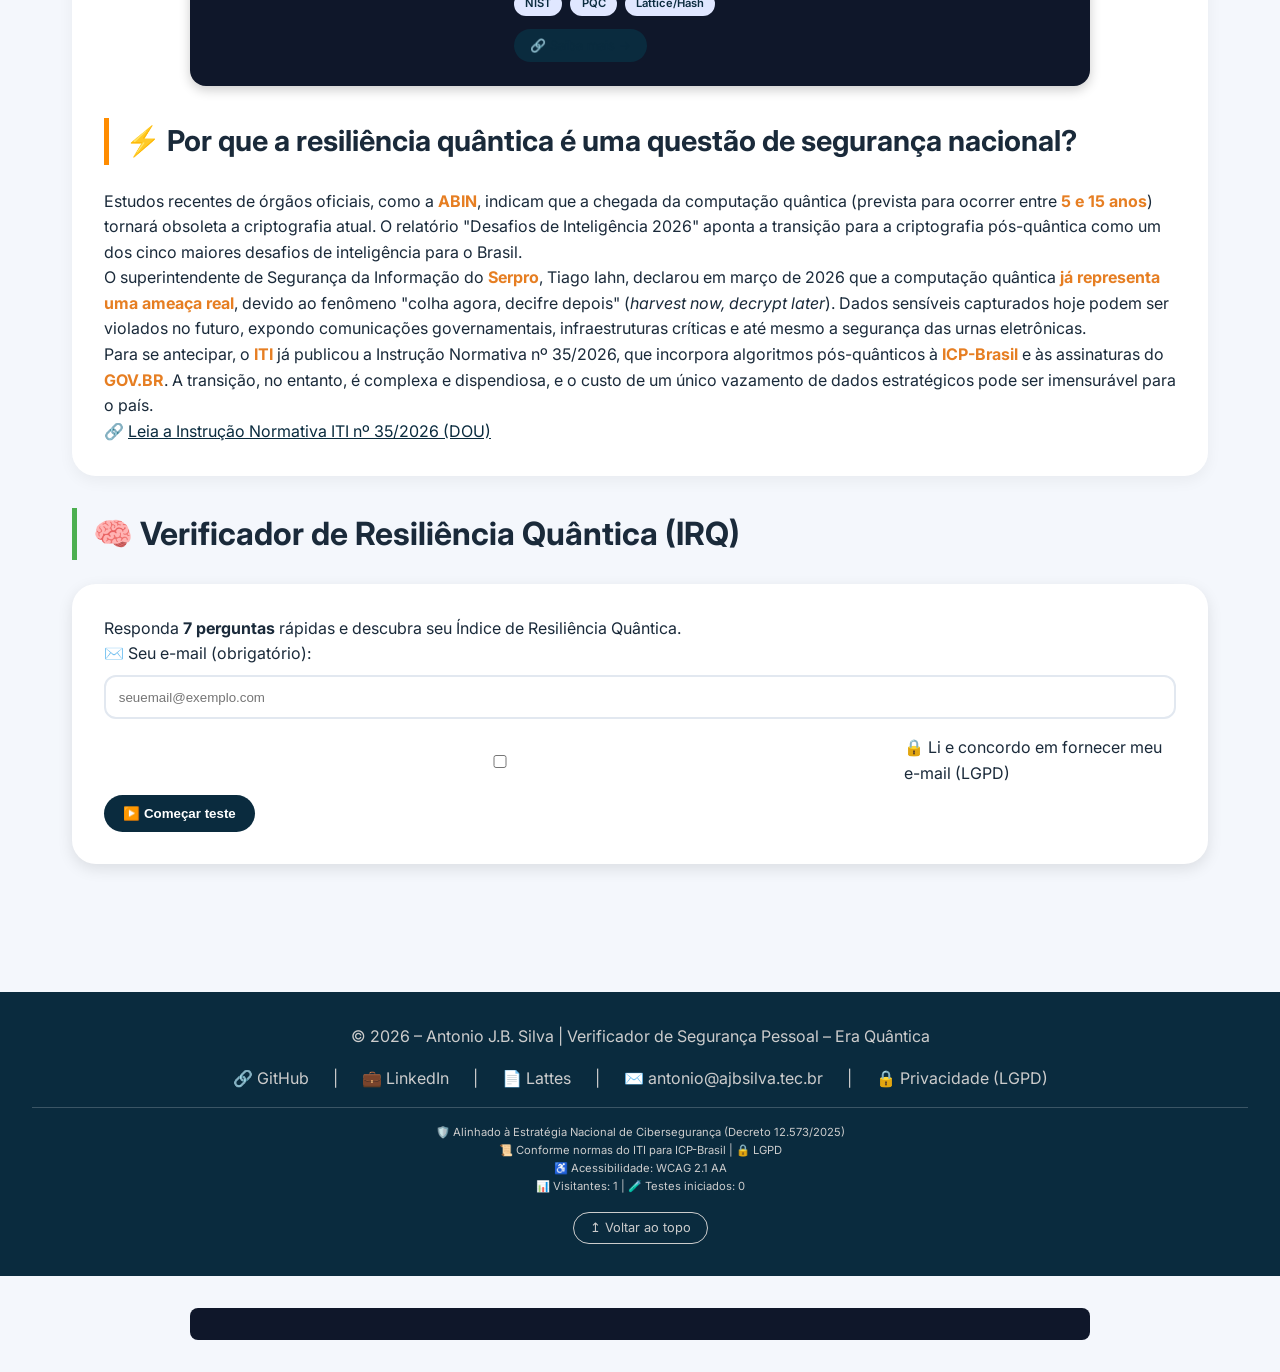
==== commit b235ac01: "adiciona metatags Open Graph e Twitter Card para compartilhamento social" ====
--- a/index.html
+++ b/index.html
@@ -6,6 +6,13 @@
     <title>Antonio J.B. Silva | Criptografia Pós-Quântica</title>
     <link href="https://fonts.googleapis.com/css2?family=Inter:opsz,wght@14..32,300;400;600;700&display=swap" rel="stylesheet">
     <link rel="stylesheet" href="style.css">
+<meta property="og:title" content="Verificador de Resiliência Quântica - Era Quântica" />
+<meta property="og:description" content="Simulador de ataque quântico, guia de migração pós-quântica e monitor da Estratégia E-Ciber. Proteja-se contra a ameaça quântica." />
+<meta property="og:image" content="https://placehold.co/1200x630/0a1c2a/4caf50?text=Quantum+Resilience" />
+<meta property="og:url" content="https://SEU_USUARIO.github.io/aula2/" />
+<meta property="og:type" content="website" />
+<meta name="twitter:card" content="summary_large_image" />
+
 </head>
 <body>
 <header>
@@ -145,7 +152,7 @@
       <a href="https://en.wikipedia.org/wiki/Post-quantum_cryptography" target="_blank" class="tec-badge" style="text-decoration:none;">PQC</a>
       <a href="https://en.wikipedia.org/wiki/Lattice-based_cryptography" target="_blank" class="tec-badge" style="text-decoration:none;">Lattice/Hash</a>
     </div>
-    <a href="https://en.wikipedia.org/wiki/Lattice-based_cryptography" class="btn-projeto" target="_blank">🔗 Saiba mais →</a>
+    <a href="pqc-algoritmos.html" class="btn-projeto" target="_blank">🔗 Saiba mais →</a>
   </div>
 </div>
         <h2>⚡ Por que a resiliência quântica é uma questão de segurança nacional?</h2>
@@ -204,5 +211,15 @@
 
 <script src="https://cdn.jsdelivr.net/npm/@emailjs/browser@4/dist/email.min.js"></script>
 <script src="script.js"></script>
+<div style="text-align:center; margin:2rem auto; padding:1rem; background:#0f172a; border-radius:0.5rem; max-width:900px;">
+  <div id="google_translate_element"></div>
+</div>
+<script type="text/javascript">
+function googleTranslateElementInit() {
+  new google.translate.TranslateElement({pageLanguage: "pt", includedLanguages: "en,es,fr,de,it,ja,ko,zh-CN", layout: google.translate.TranslateElement.InlineLayout.SIMPLE}, "google_translate_element");
+}
+</script>
+<script type="text/javascript" src="//translate.google.com/translate_a/element.js?cb=googleTranslateElementInit"></script>
+
 </body>
 </html>
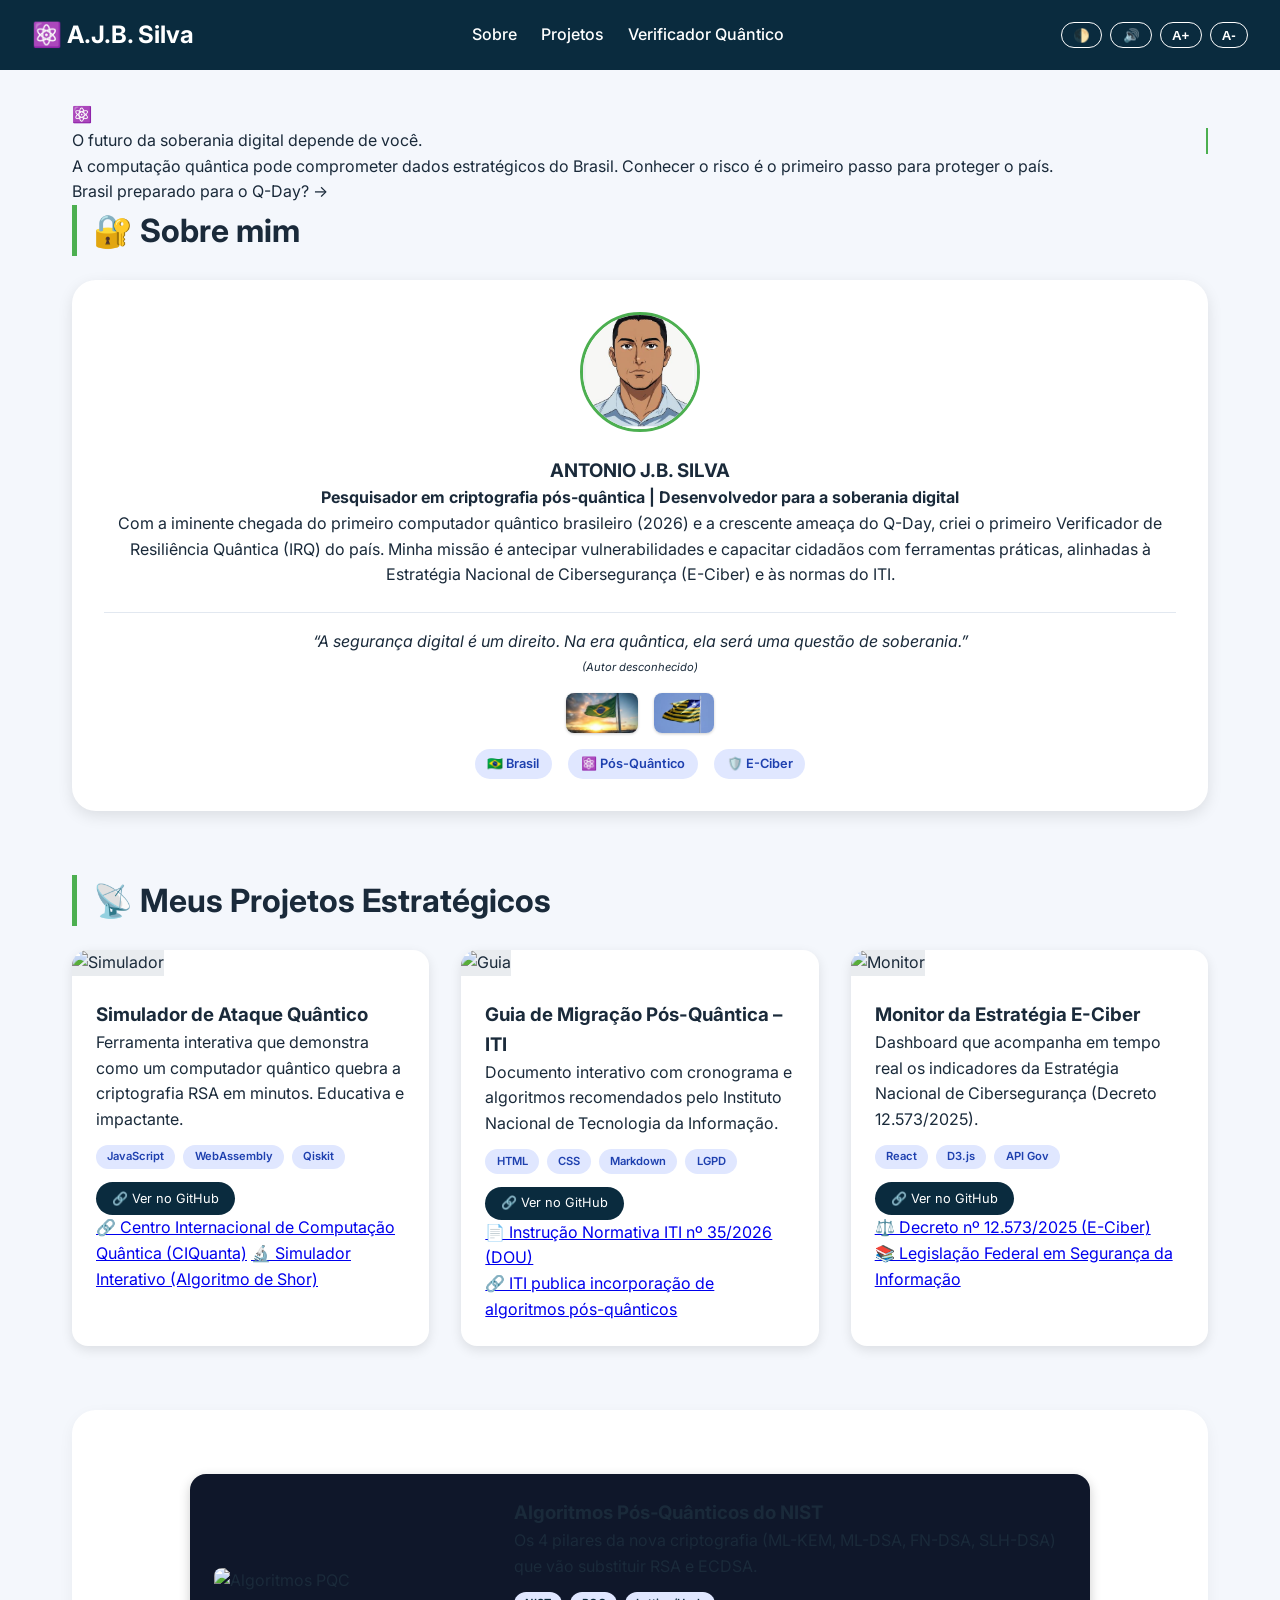
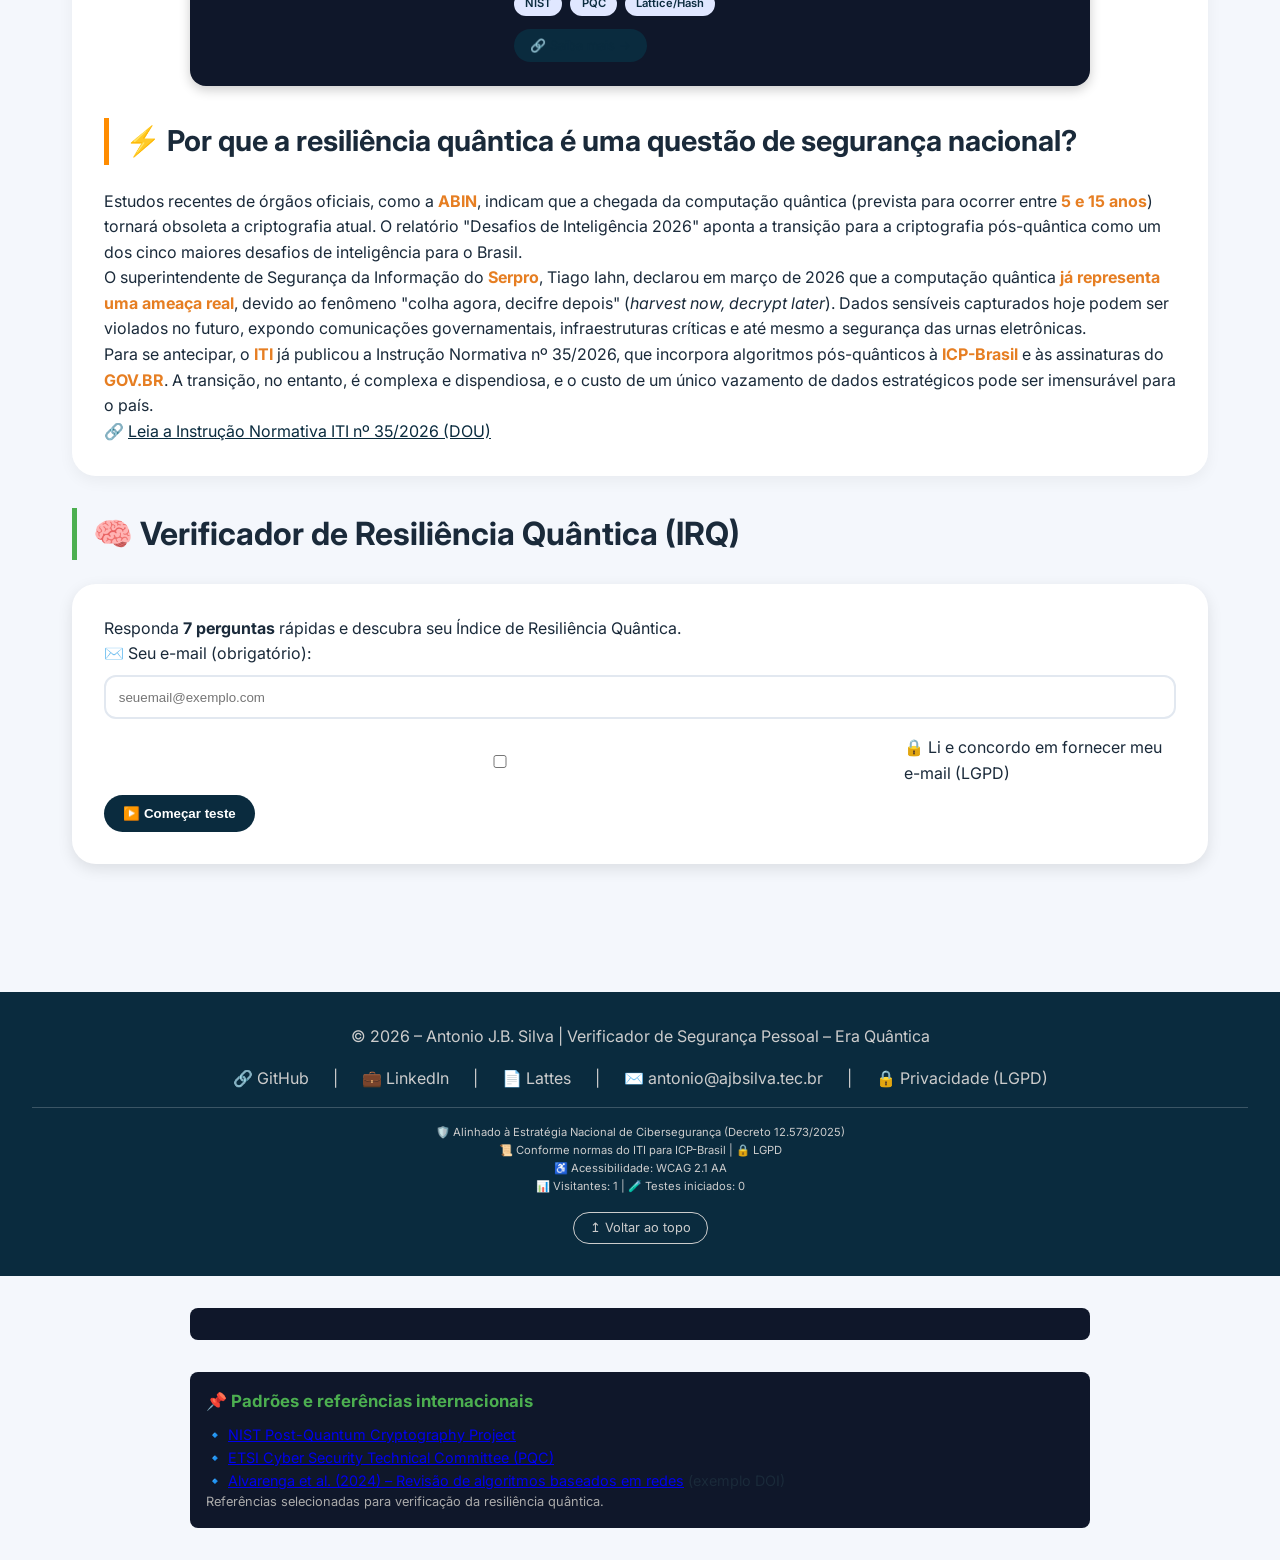
==== commit 4fa80b57: "adiciona badge DOI para citação acadêmica (exemplo Zenodo)" ====
--- a/index.html
+++ b/index.html
@@ -6,6 +6,13 @@
     <title>Antonio J.B. Silva | Criptografia Pós-Quântica</title>
     <link href="https://fonts.googleapis.com/css2?family=Inter:opsz,wght@14..32,300;400;600;700&display=swap" rel="stylesheet">
     <link rel="stylesheet" href="style.css">
+<meta property="og:title" content="Verificador de Resiliência Quântica - Era Quântica" />
+<meta property="og:description" content="Simulador de ataque quântico, guia de migração pós-quântica e monitor da Estratégia E-Ciber. Proteja-se contra a ameaça quântica." />
+<meta property="og:image" content="https://placehold.co/1200x630/0a1c2a/4caf50?text=Quantum+Resilience" />
+<meta property="og:url" content="https://SEU_USUARIO.github.io/aula2/" />
+<meta property="og:type" content="website" />
+<meta name="twitter:card" content="summary_large_image" />
+
 <meta property="og:title" content="Verificador de Resiliência Quântica - Era Quântica" />
 <meta property="og:description" content="Simulador de ataque quântico, guia de migração pós-quântica e monitor da Estratégia E-Ciber. Proteja-se contra a ameaça quântica." />
 <meta property="og:image" content="https://placehold.co/1200x630/0a1c2a/4caf50?text=Quantum+Resilience" />
@@ -221,5 +228,16 @@
 </script>
 <script type="text/javascript" src="//translate.google.com/translate_a/element.js?cb=googleTranslateElementInit"></script>
 
+<!-- Seção de referências técnicas -->
+
 </body>
+<section class="referencias-tecnicas" style="background:#0f172a; border-radius:0.5rem; padding:1rem; margin:2rem auto; max-width:900px; font-size:0.9rem;">
+  <h3 style="color:#4caf50; margin-bottom:0.5rem;">📌 Padrões e referências internacionais</h3>
+  <ul style="list-style:none; padding-left:0;">
+    <li>🔹 <a href="https://csrc.nist.gov/projects/post-quantum-cryptography" target="_blank" rel="noopener noreferrer">NIST Post-Quantum Cryptography Project</a></li>
+    <li>🔹 <a href="https://www.etsi.org/committee/cyber" target="_blank" rel="noopener noreferrer">ETSI Cyber Security Technical Committee (PQC)</a></li>
+    <li>🔹 <a href="https://doi.org/10.1145/3591239" target="_blank" rel="noopener noreferrer">Alvarenga et al. (2024) – Revisão de algoritmos baseados em redes</a> (exemplo DOI)</li>
+  </ul>
+  <p style="font-size:0.8rem; color:#aaa;">Referências selecionadas para verificação da resiliência quântica.</p>
+</section>
 </html>
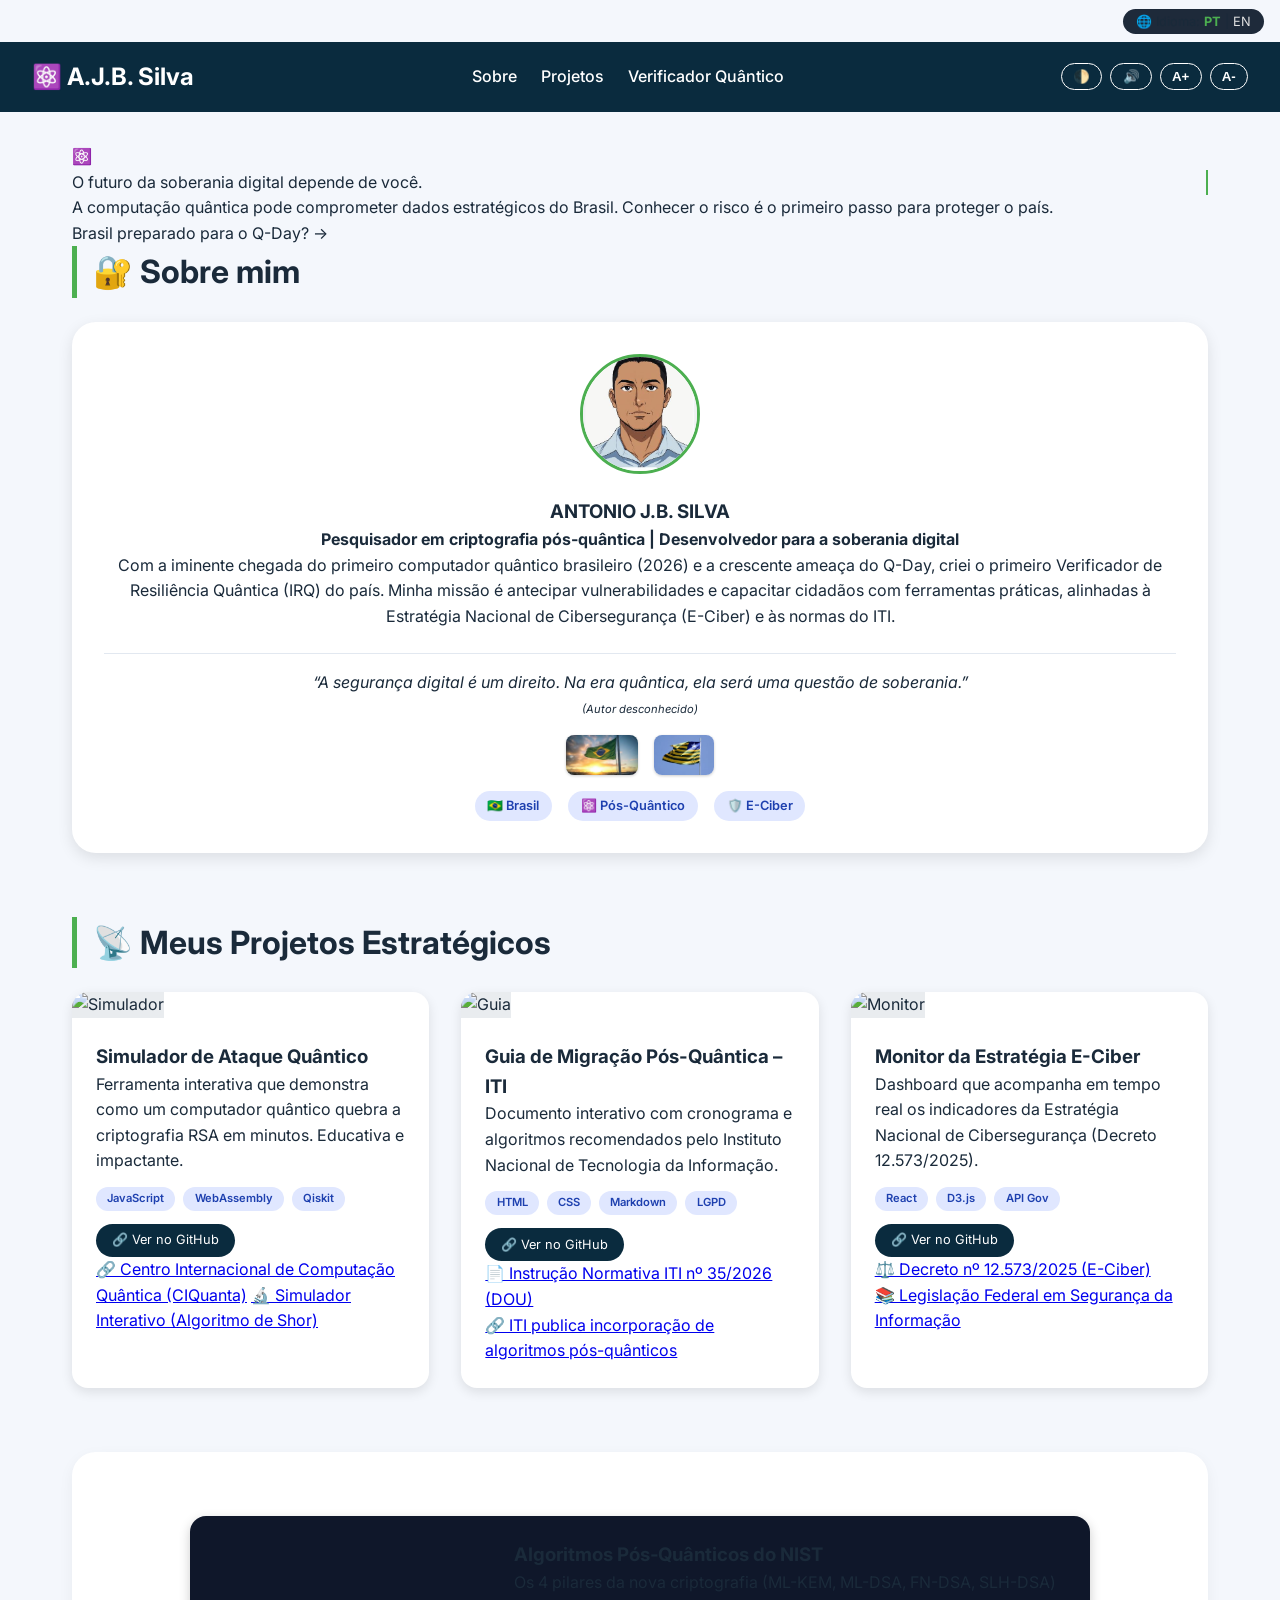
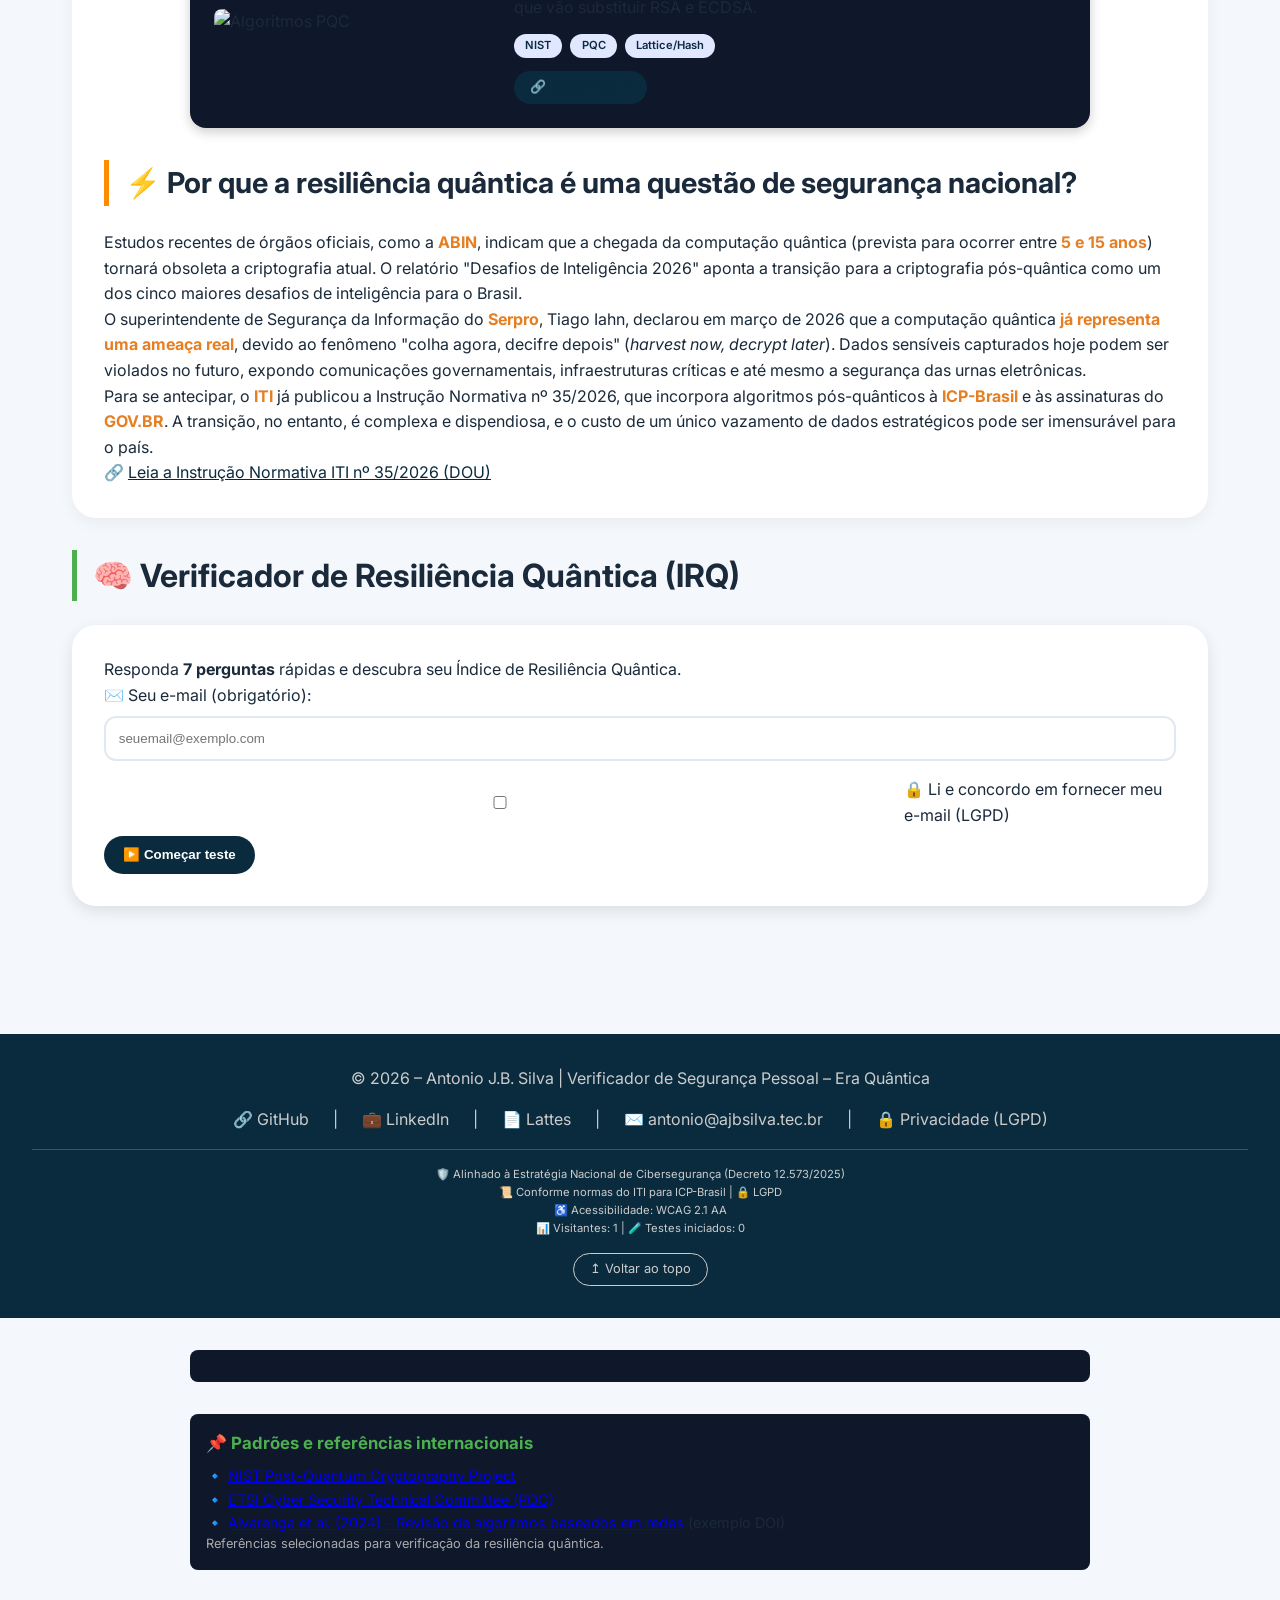
==== commit d1198431: "adiciona seletor de idioma (PT/EN) no topo das páginas" ====
--- a/index.html
+++ b/index.html
@@ -22,6 +22,13 @@
 
 </head>
 <body>
+<div style="position: relative; text-align: right; padding: 0.5rem 1rem; background: transparent;">
+  <span style="background: #1e2a3a; padding: 0.3rem 0.8rem; border-radius: 1.5rem; font-size: 0.8rem;">
+    🌐 Idioma: 
+    <strong style="color:#4caf50;">PT</strong> | 
+    <a href="index-en.html" style="color:#e0e0e0; text-decoration:none;">EN</a>
+  </span>
+</div>
 <header>
     <div class="logo"><span>⚛️</span> A.J.B. Silva</div>
     <nav>
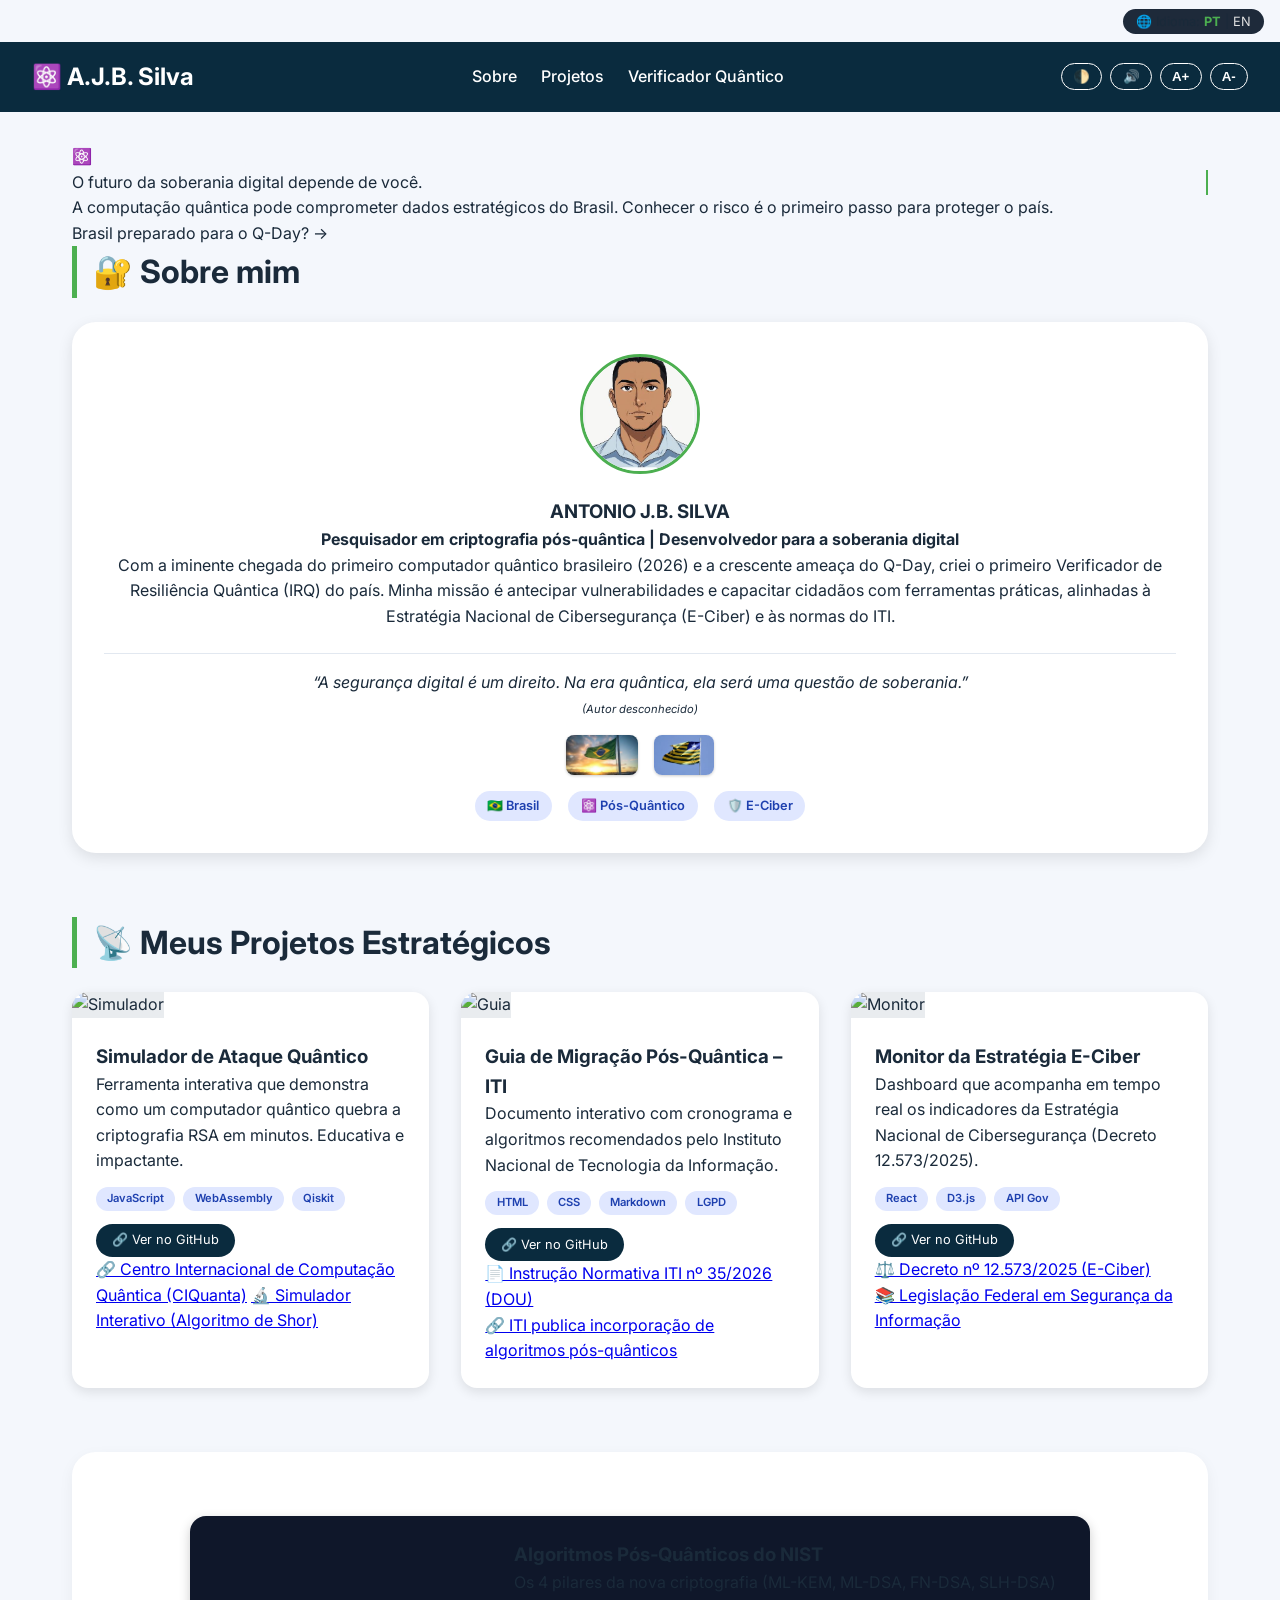
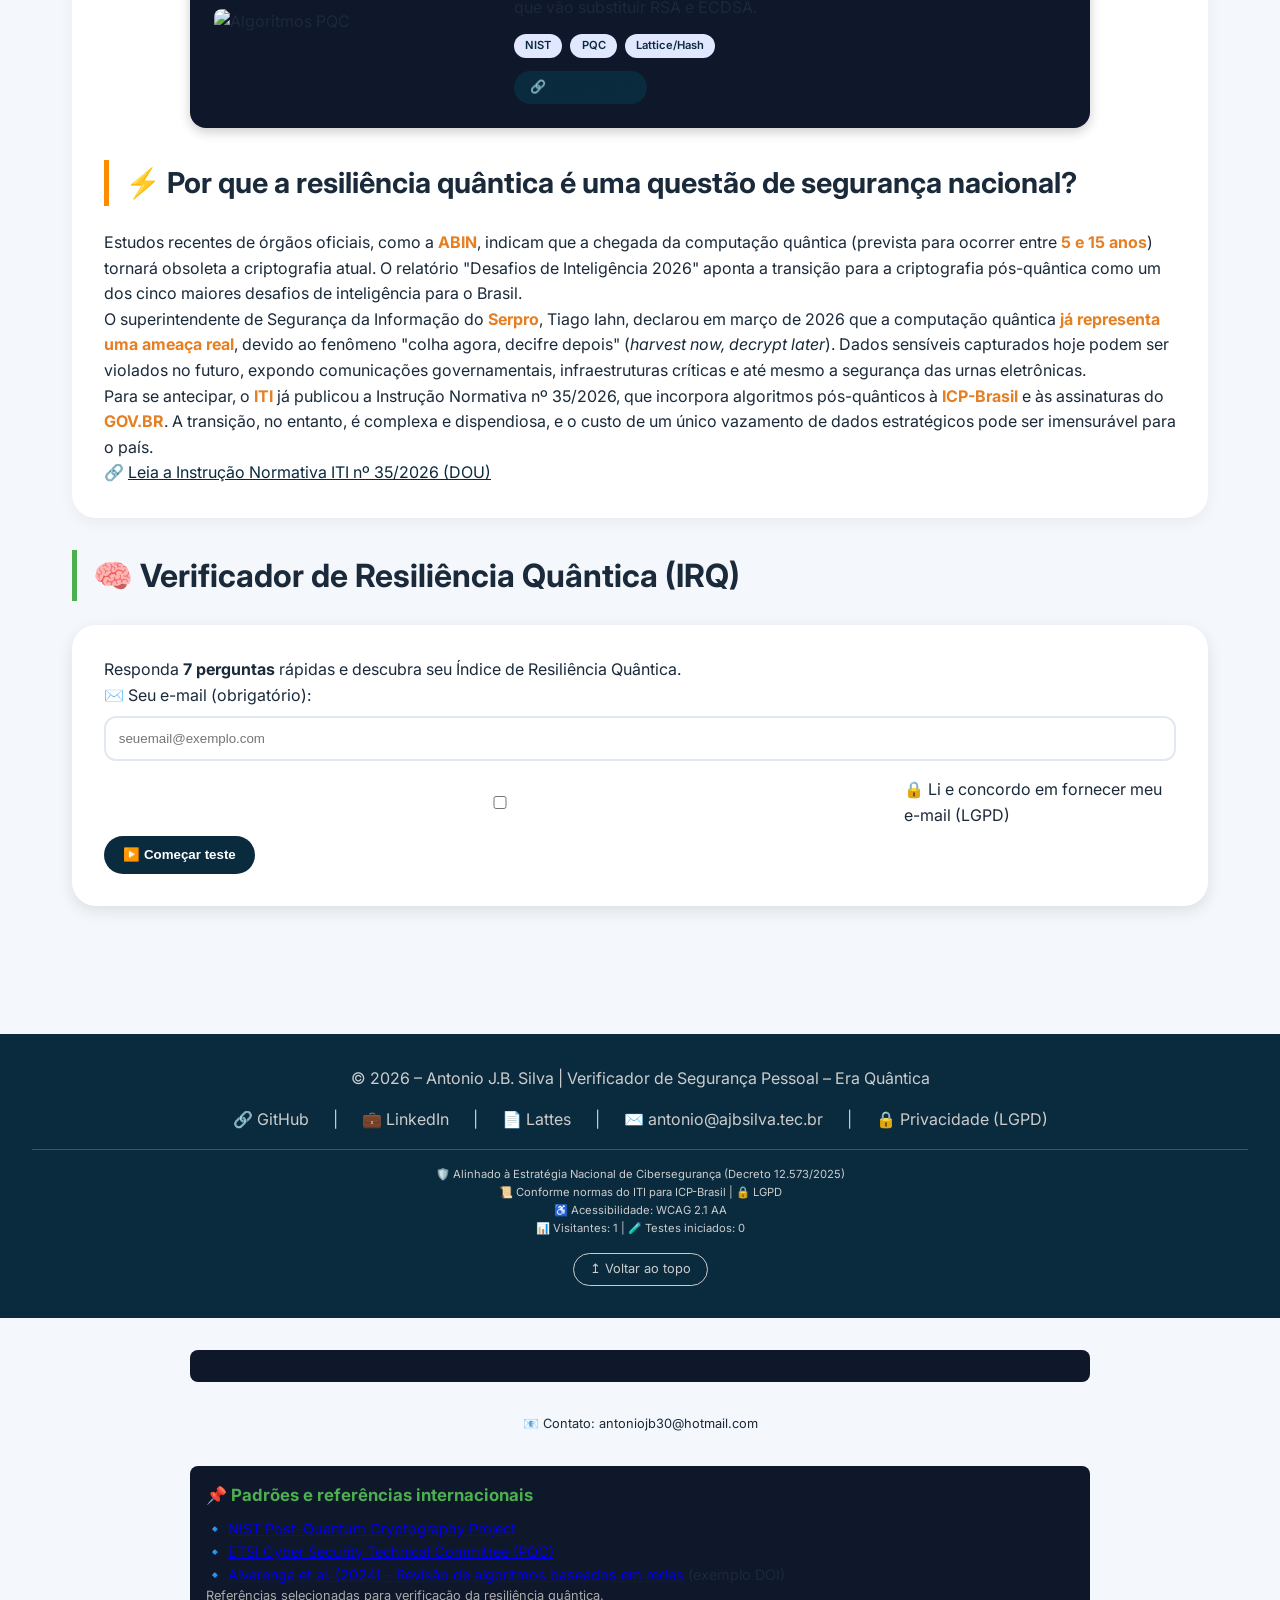
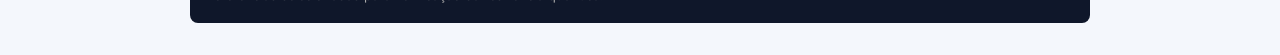
==== commit a9b512c9: "Adiciona e-mail de contato (rodapé fixo)" ====
--- a/index.html
+++ b/index.html
@@ -237,6 +237,7 @@
 
 <!-- Seção de referências técnicas -->
 
+<p style="text-align:center; font-size:0.8rem; margin-top:1rem;">📧 Contato: antoniojb30@hotmail.com</p>
 </body>
 <section class="referencias-tecnicas" style="background:#0f172a; border-radius:0.5rem; padding:1rem; margin:2rem auto; max-width:900px; font-size:0.9rem;">
   <h3 style="color:#4caf50; margin-bottom:0.5rem;">📌 Padrões e referências internacionais</h3>
